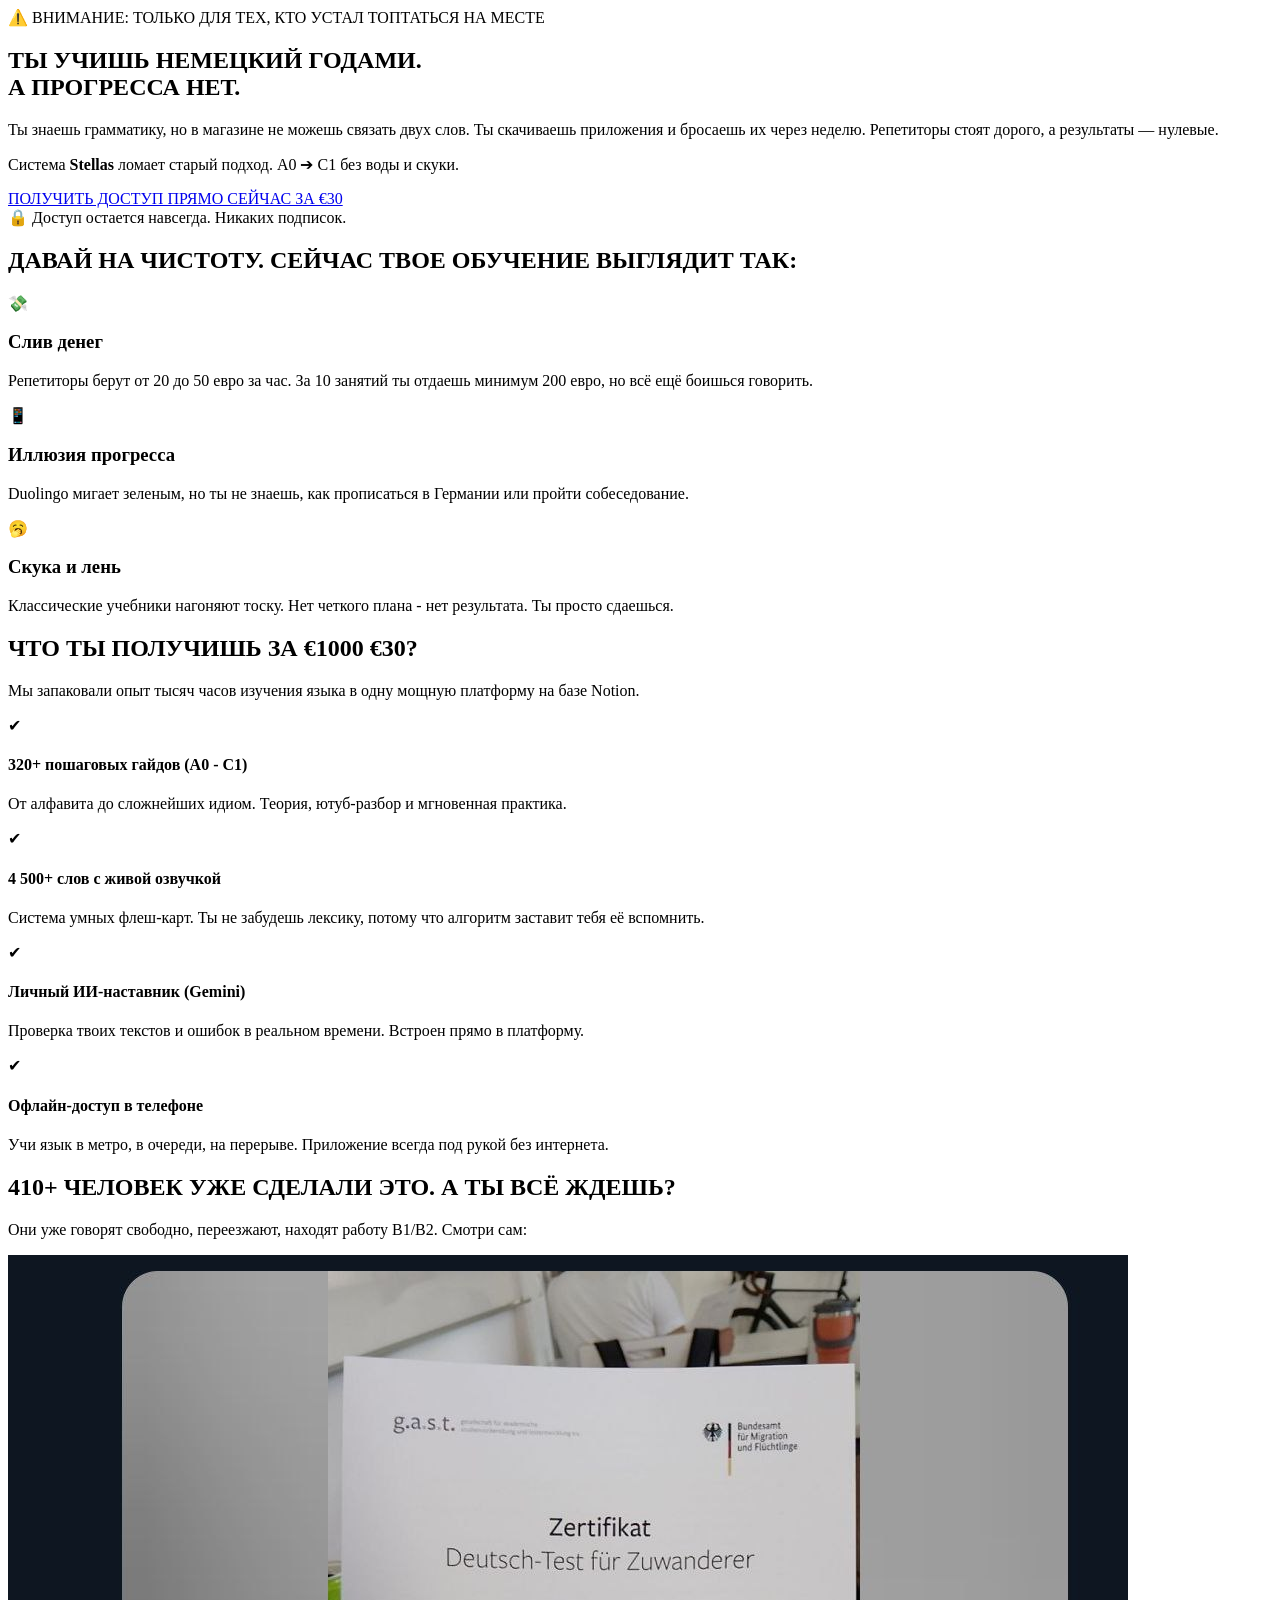
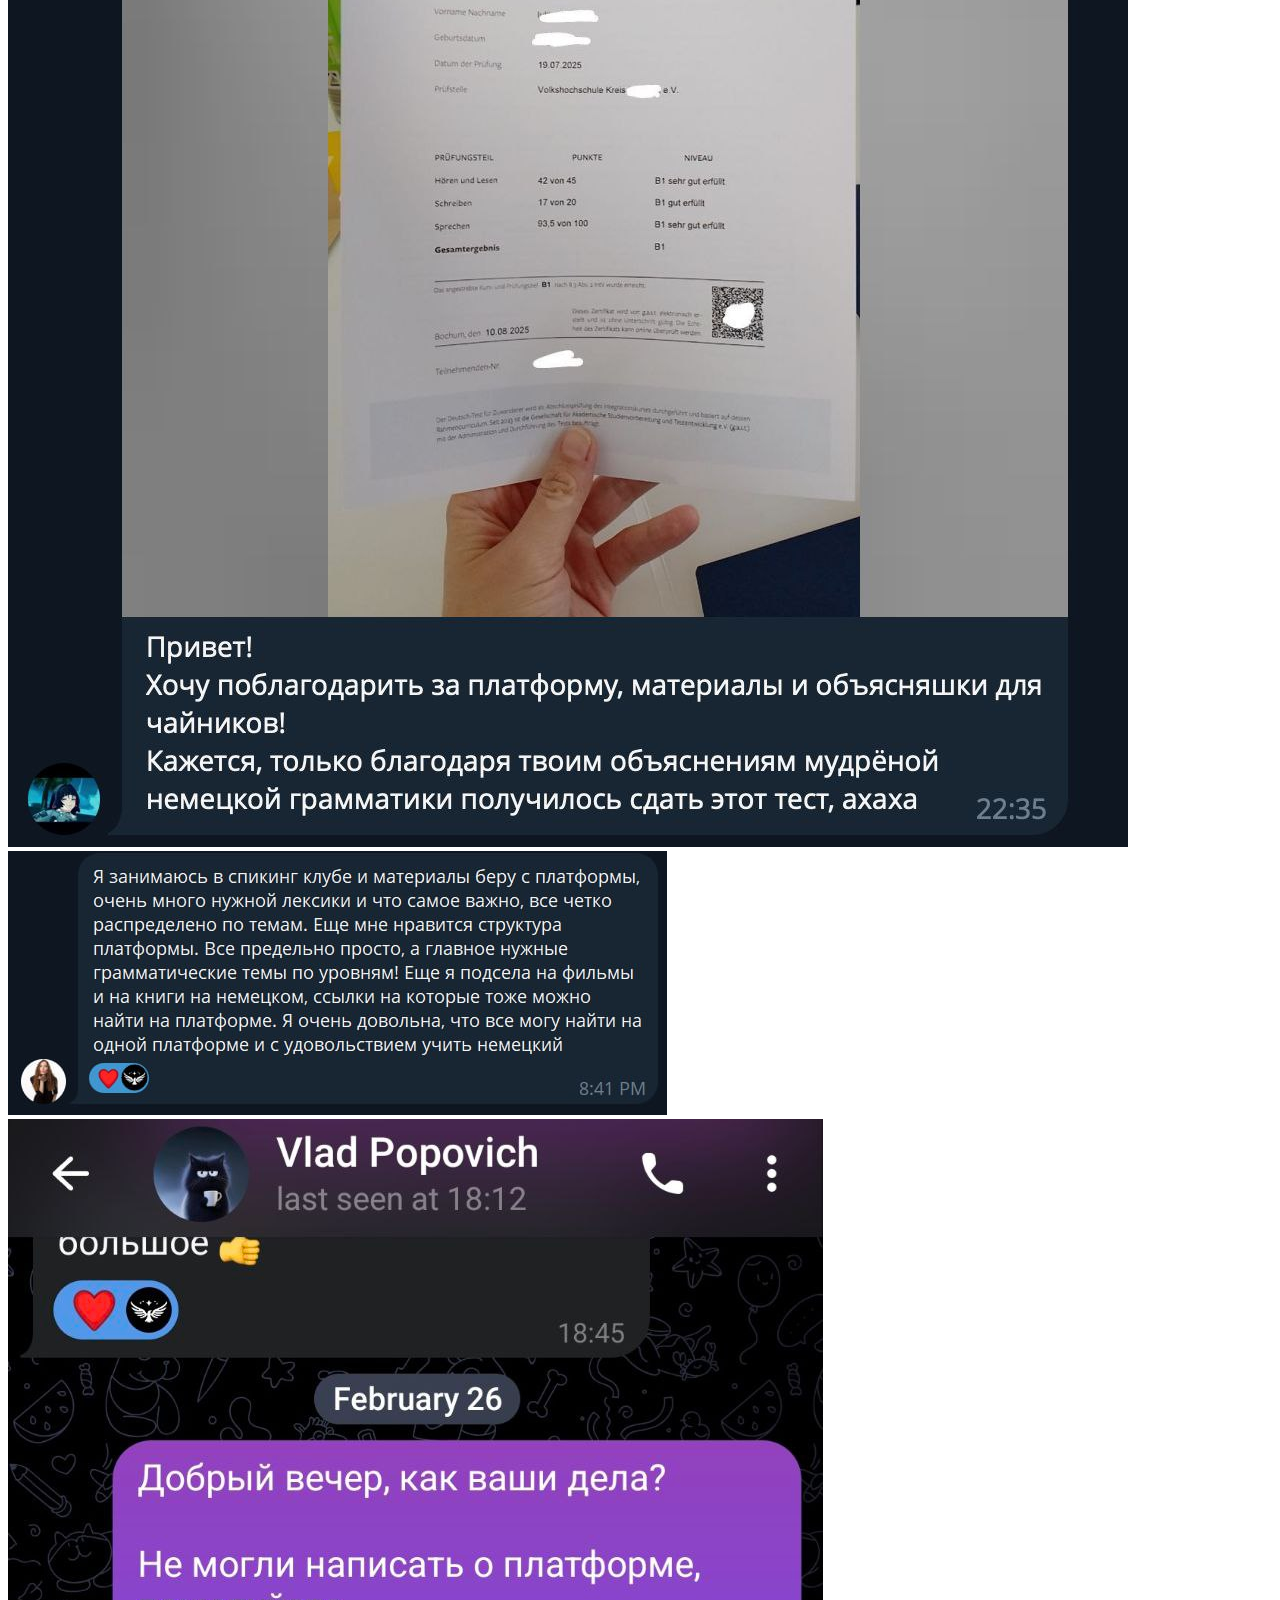
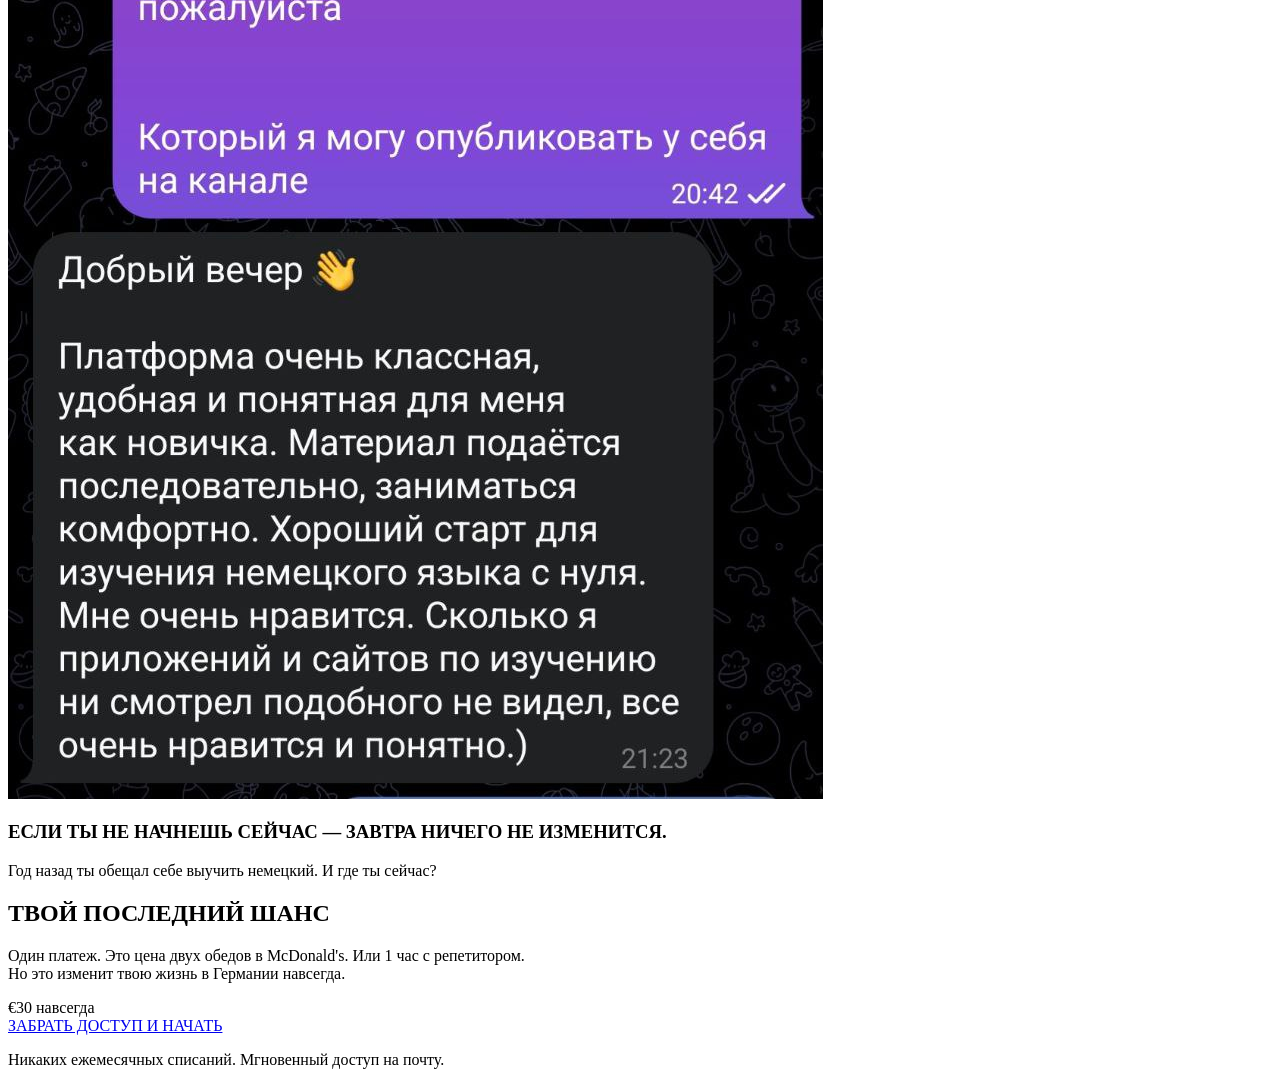
==== promo.html @ c5b11072 "Update promo.html" ====
<!DOCTYPE html>
<html lang="ru">
<head>
  <meta charset="UTF-8" />
  <meta name="viewport" content="width=device-width, initial-scale=1.0" />
  <title>Хватит учить немецкий годами. Начни говорить.</title>
  <link rel="preconnect" href="https://fonts.googleapis.com" />
  <link rel="preconnect" href="https://fonts.gstatic.com" crossorigin />
  <link href="https://fonts.googleapis.com/css2?family=Oswald:wght@500;700&family=Roboto:wght@400;500;700;900&display=swap" rel="stylesheet" />
  <link rel="stylesheet" href="promo.css" />
</head>
<body>

  <!-- HERO SECTION -->
  <section class="hero">
    <div class="container">
      <div class="urgent-badge">⚠️ ВНИМАНИЕ: ТОЛЬКО ДЛЯ ТЕХ, КТО УСТАЛ ТОПТАТЬСЯ НА МЕСТЕ</div>
      <h1>ТЫ УЧИШЬ НЕМЕЦКИЙ ГОДАМИ.<br><span class="text-red">А ПРОГРЕССА НЕТ.</span></h1>
      <p class="subtitle">Ты знаешь грамматику, но в магазине не можешь связать двух слов. Ты скачиваешь приложения и бросаешь их через неделю. Репетиторы стоят дорого, а результаты — нулевые.</p>
      
      <div class="cta-box">
        <p>Система <strong>Stellas</strong> ломает старый подход. A0 ➔ C1 без воды и скуки.</p>
        <a href="https://app.lava.top/801303618?tabId=products&sort=published" class="btn-pulse" target="_blank">ПОЛУЧИТЬ ДОСТУП ПРЯМО СЕЙЧАС ЗА €30</a>
        <div class="guarantee">🔒 Доступ остается навсегда. Никаких подписок.</div>
      </div>
    </div>
  </section>

  <!-- PAIN POINT SECTION -->
  <section class="pain">
    <div class="container">
      <h2>ДАВАЙ НА ЧИСТОТУ. СЕЙЧАС ТВОЕ ОБУЧЕНИЕ ВЫГЛЯДИТ ТАК:</h2>
      <div class="pain-grid">
        <div class="pain-card">
          <div class="pain-icon">💸</div>
          <h3>Слив денег</h3>
          <p>Репетиторы берут от 20 до 50 евро за час. За 10 занятий ты отдаешь минимум 200 евро, но всё ещё боишься говорить.</p>
        </div>
        <div class="pain-card">
          <div class="pain-icon">📱</div>
          <h3>Иллюзия прогресса</h3>
          <p>Duolingo мигает зеленым, но ты не знаешь, как прописаться в Германии или пройти собеседование.</p>
        </div>
        <div class="pain-card">
          <div class="pain-icon">🥱</div>
          <h3>Скука и лень</h3>
          <p>Классические учебники нагоняют тоску. Нет четкого плана - нет результата. Ты просто сдаешься.</p>
        </div>
      </div>
    </div>
  </section>

  <!-- THE SOLUTION : WHAT YOU GET -->
  <section class="solution">
    <div class="container">
      <h2>ЧТО ТЫ ПОЛУЧИШЬ ЗА <span class="strike">€1000</span> <span class="text-yellow">€30?</span></h2>
      <p class="section-desc">Мы запаковали опыт тысяч часов изучения языка в одну мощную платформу на базе Notion.</p>
      
      <div class="features-list">
        <div class="feature-item">
          <div class="check">✔</div>
          <div>
            <h4>320+ пошаговых гайдов (A0 - C1)</h4>
            <p>От алфавита до сложнейших идиом. Теория, ютуб-разбор и мгновенная практика.</p>
          </div>
        </div>
        <div class="feature-item">
          <div class="check">✔</div>
          <div>
            <h4>4 500+ слов с живой озвучкой</h4>
            <p>Система умных флеш-карт. Ты не забудешь лексику, потому что алгоритм заставит тебя её вспомнить.</p>
          </div>
        </div>
        <div class="feature-item">
          <div class="check">✔</div>
          <div>
            <h4>Личный ИИ-наставник (Gemini)</h4>
            <p>Проверка твоих текстов и ошибок в реальном времени. Встроен прямо в платформу.</p>
          </div>
        </div>
        <div class="feature-item">
          <div class="check">✔</div>
          <div>
            <h4>Офлайн-доступ в телефоне</h4>
            <p>Учи язык в метро, в очереди, на перерыве. Приложение всегда под рукой без интернета.</p>
          </div>
        </div>
      </div>
    </div>
  </section>

  <!-- FEAR OF MISSING OUT (SOCIAL PROOF) -->
  <section class="proof">
    <div class="container">
      <h2>410+ ЧЕЛОВЕК УЖЕ СДЕЛАЛИ ЭТО. А ТЫ ВСЁ ЖДЕШЬ?</h2>
      <p class="proof-sub">Они уже говорят свободно, переезжают, находят работу B1/B2. Смотри сам:</p>
      
      <div class="proof-scroller">
        <img src="reviews/photo_2025-08-21_14-51-36.jpg" alt="Сертификат B1" />
        <img src="reviews/photo_2025-03-27_22-00-14.jpg" alt="Отзыв" />
        <img src="reviews/photo_2026-03-03_19-51-55.jpg" alt="Отзыв" />
      </div>
      
      <div class="warning-box">
        <h3>ЕСЛИ ТЫ НЕ НАЧНЕШЬ СЕЙЧАС — ЗАВТРА НИЧЕГО НЕ ИЗМЕНИТСЯ.</h3>
        <p>Год назад ты обещал себе выучить немецкий. И где ты сейчас?</p>
      </div>
    </div>
  </section>

  <!-- FINAL CTA -->
  <section class="bottom-cta">
    <div class="container">
      <h2>ТВОЙ ПОСЛЕДНИЙ ШАНС</h2>
      <p>Один платеж. Это цена двух обедов в McDonald's. Или 1 час с репетитором.<br>Но это изменит твою жизнь в Германии навсегда.</p>
      
      <div class="price-huge">€30 <span>навсегда</span></div>
      
      <a href="https://app.lava.top/801303618?tabId=products&sort=published" class="btn-pulse" target="_blank">ЗАБРАТЬ ДОСТУП И НАЧАТЬ</a>
      <p class="money-back">Никаких ежемесячных списаний. Мгновенный доступ на почту.</p>
    </div>
  </section>

</body>
</html>
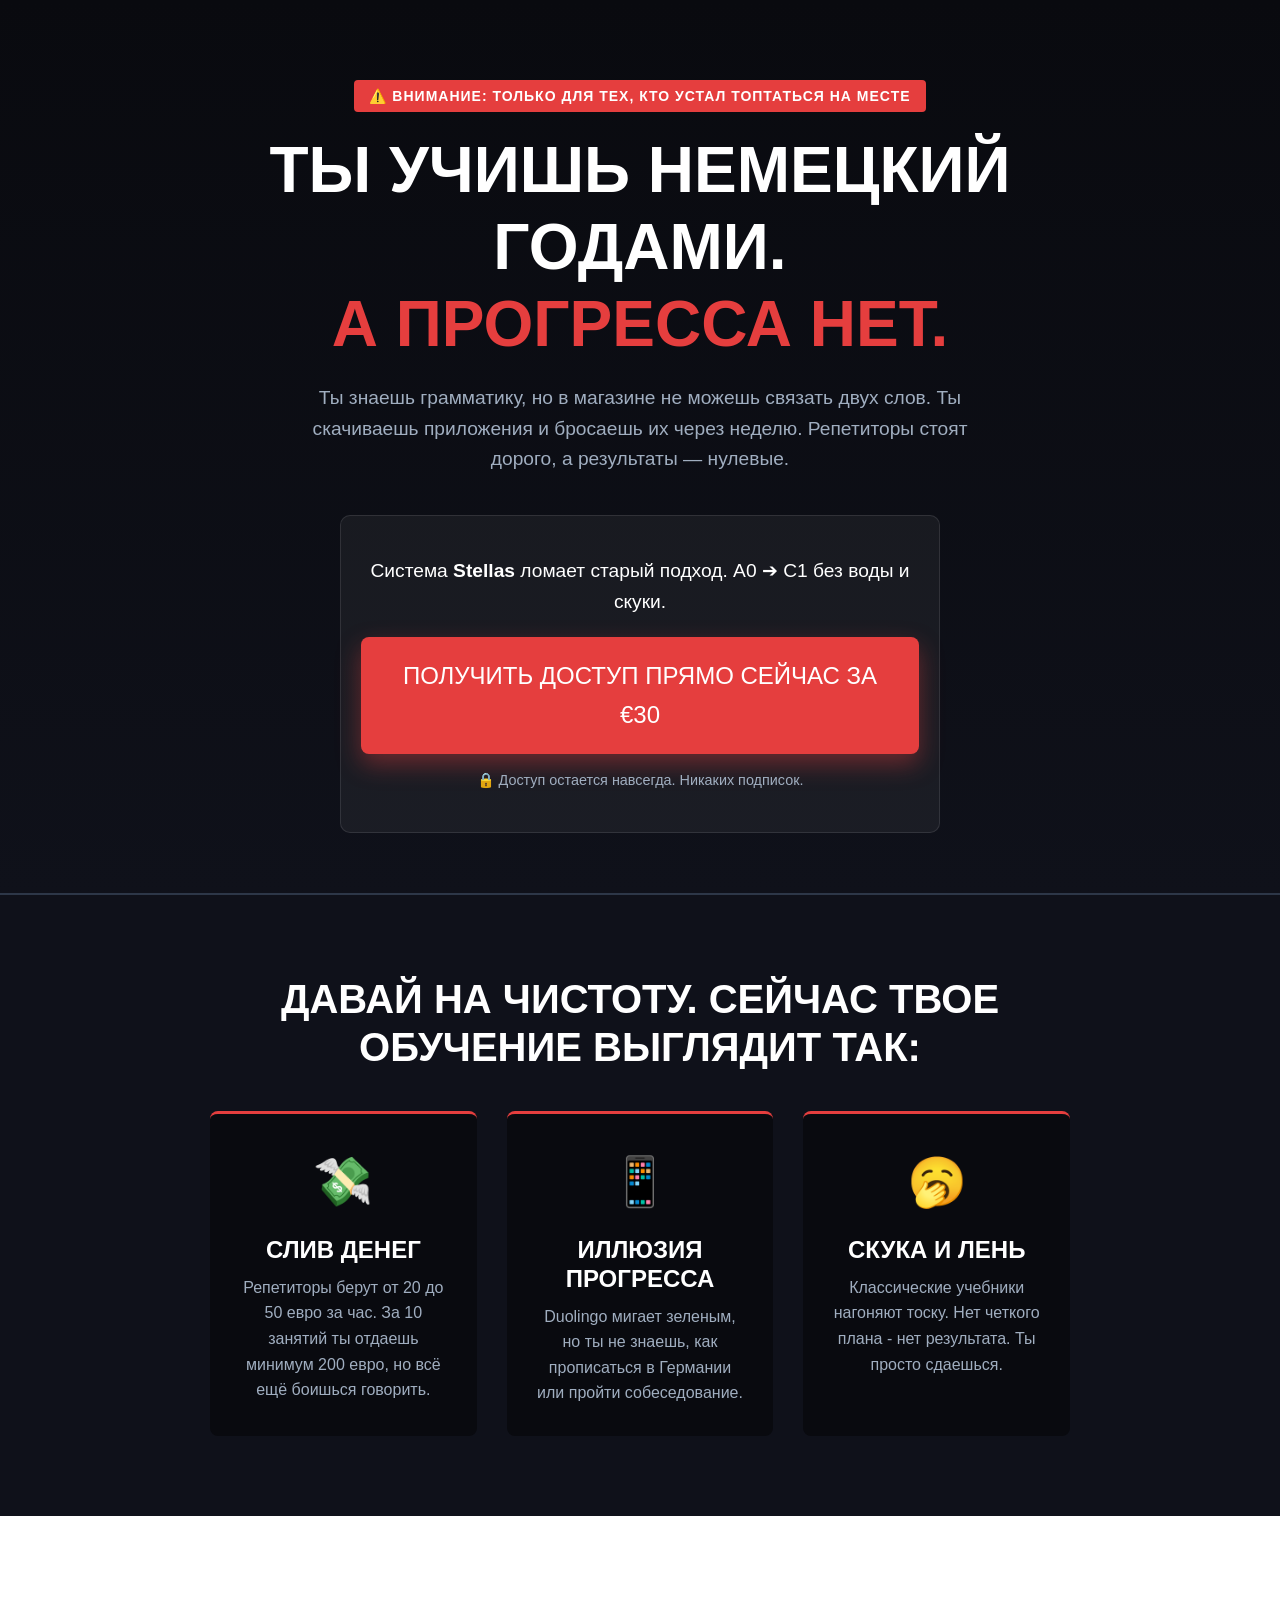
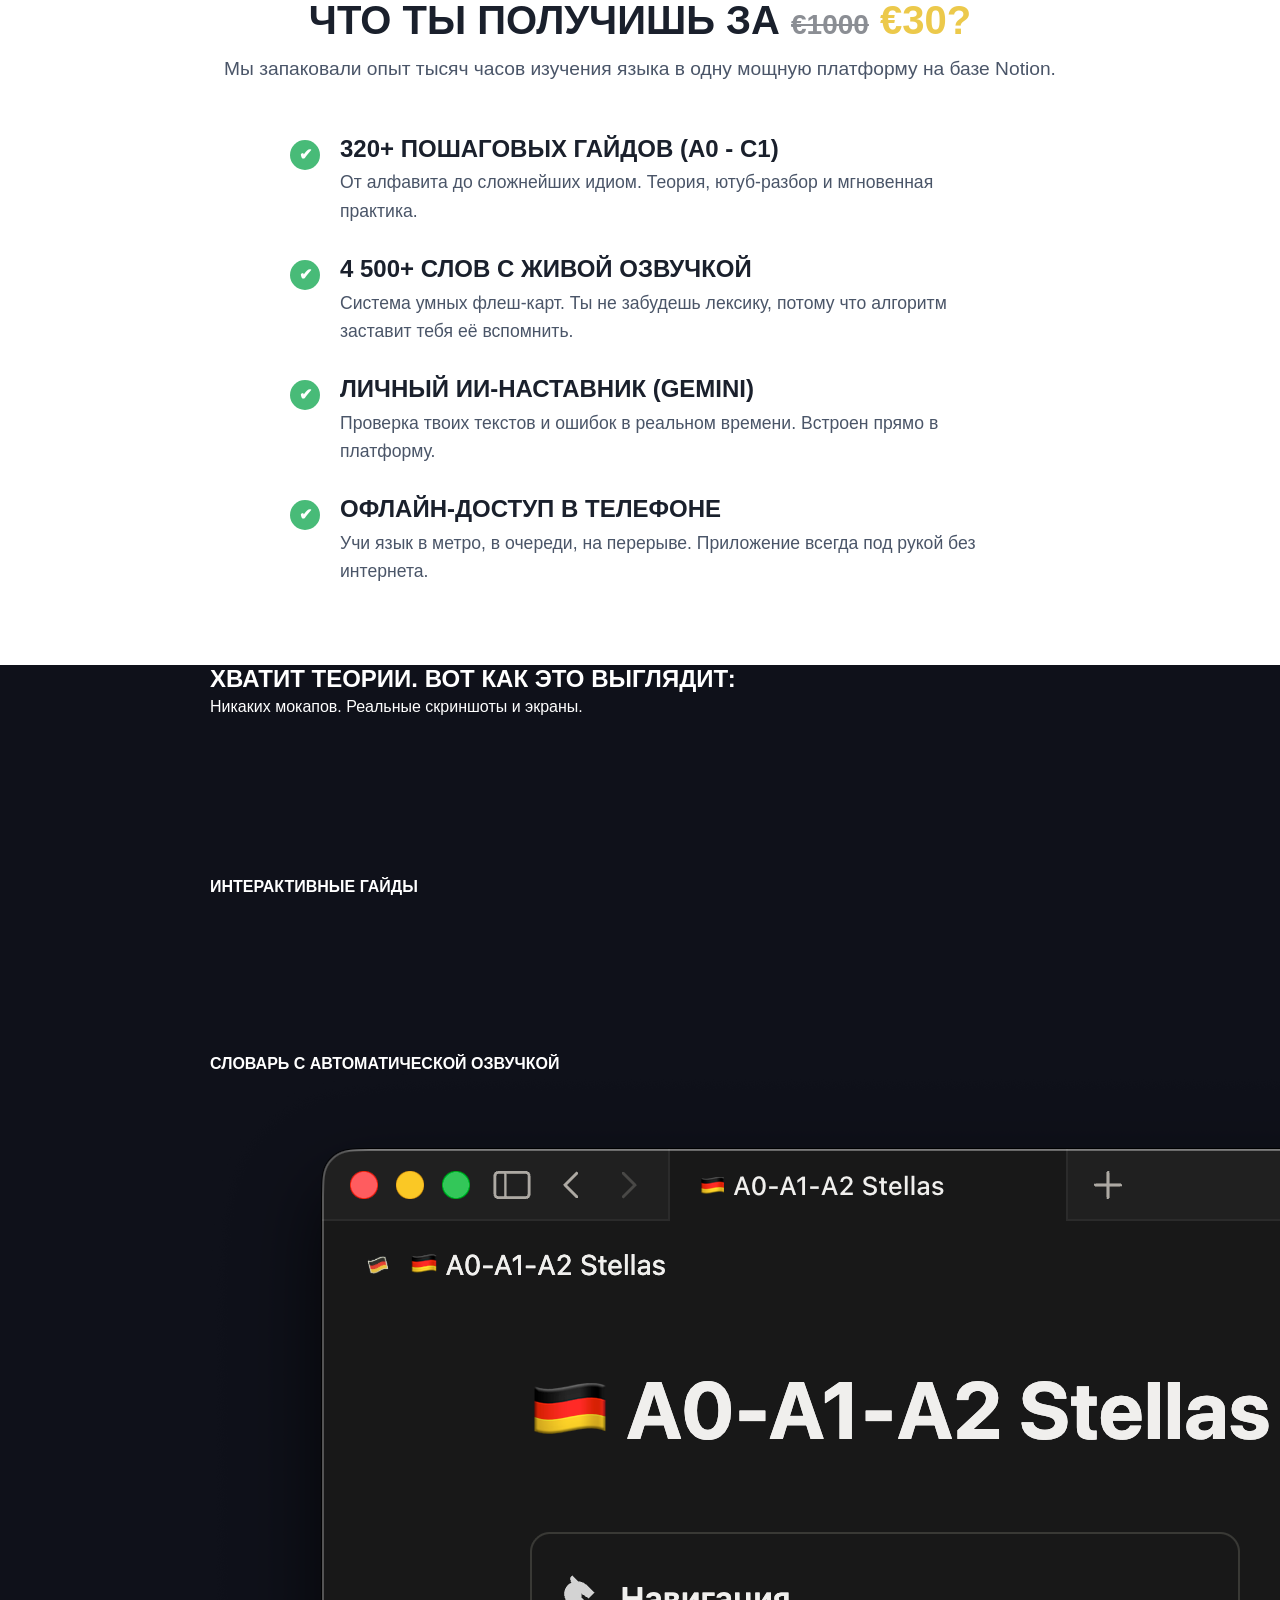
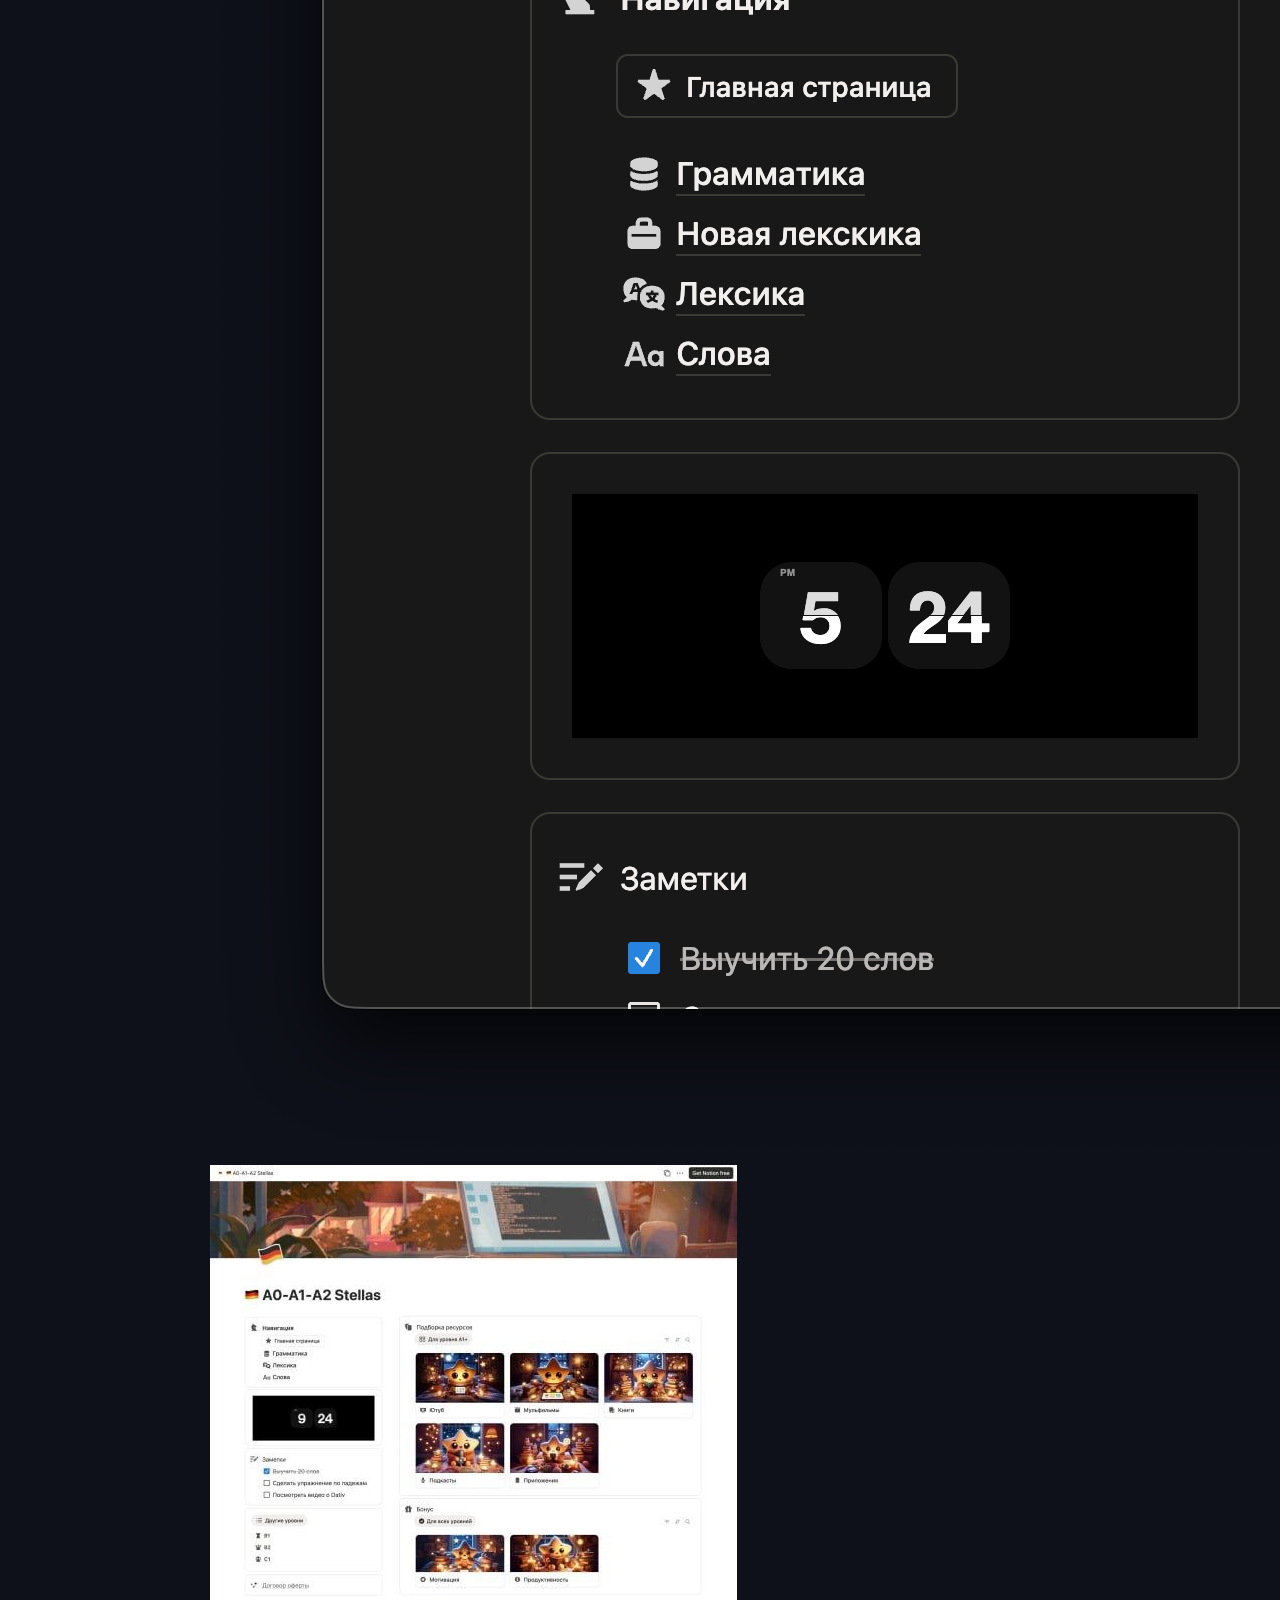
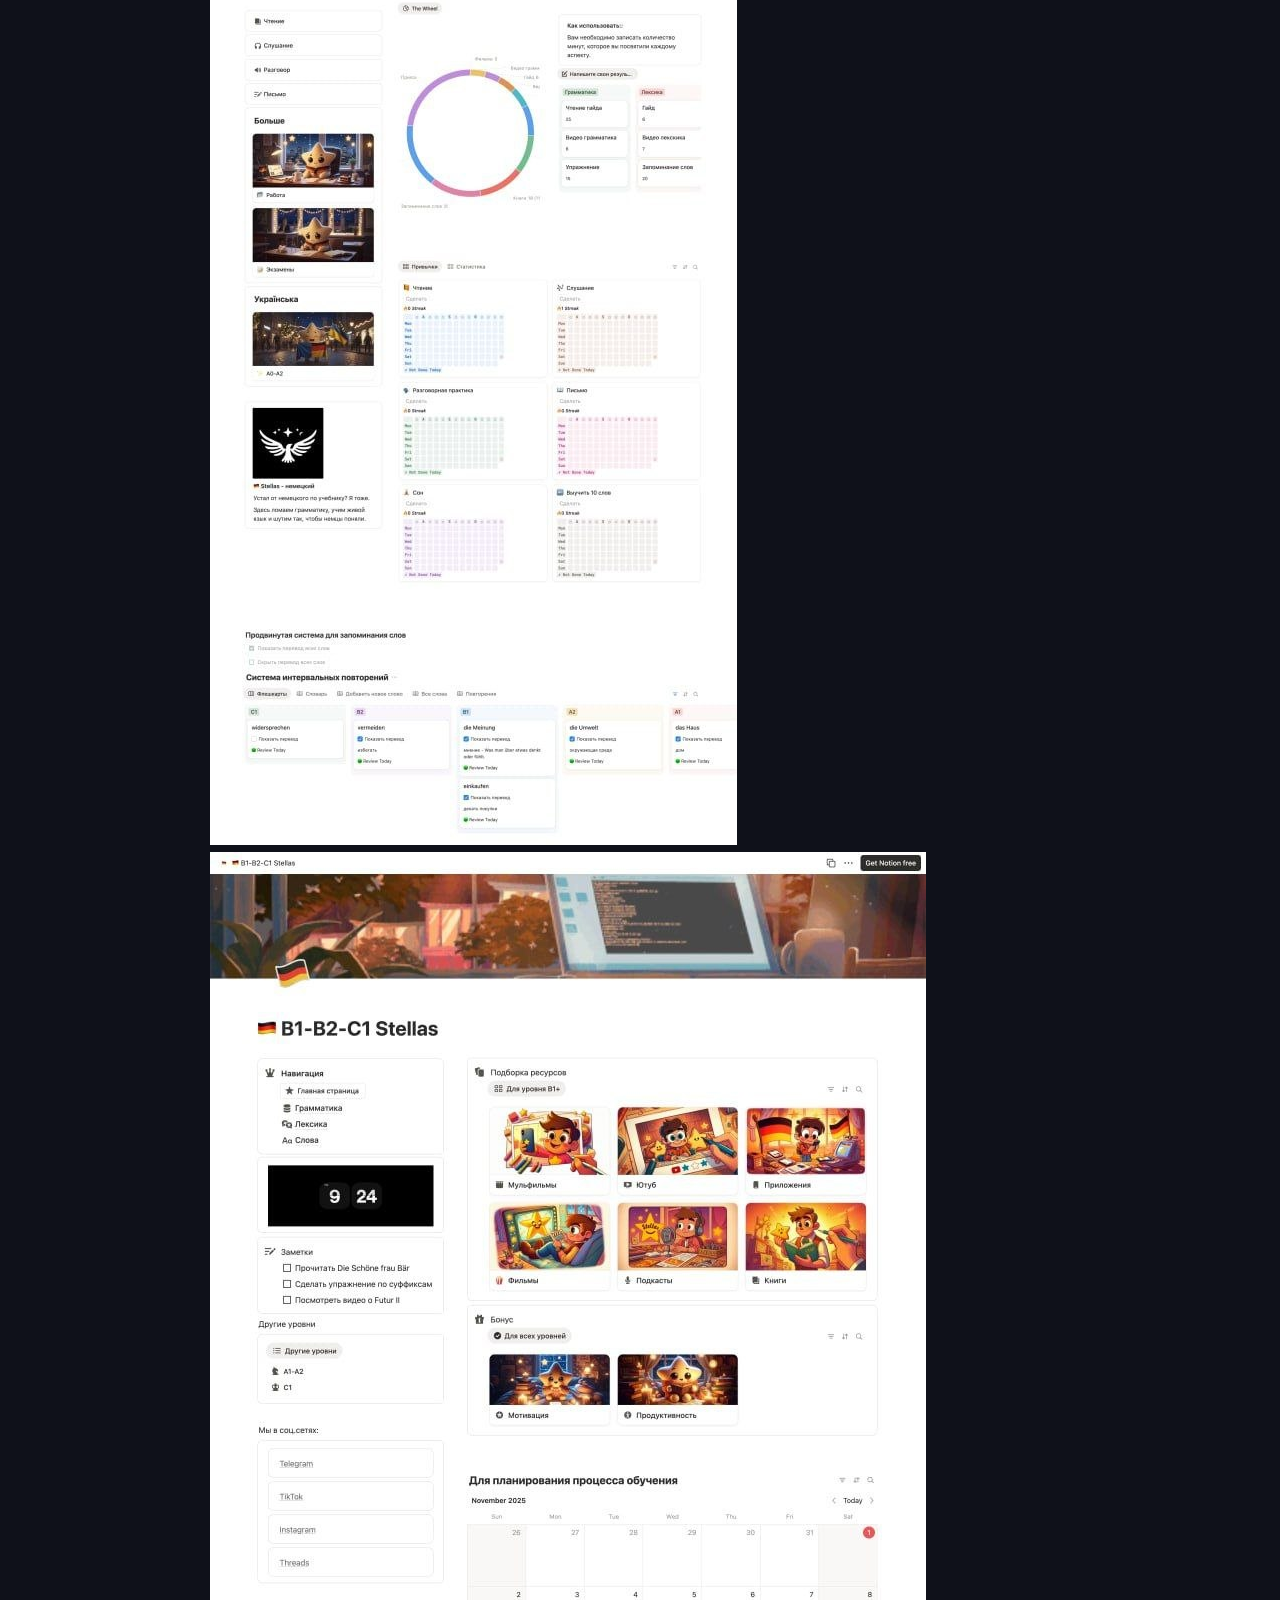
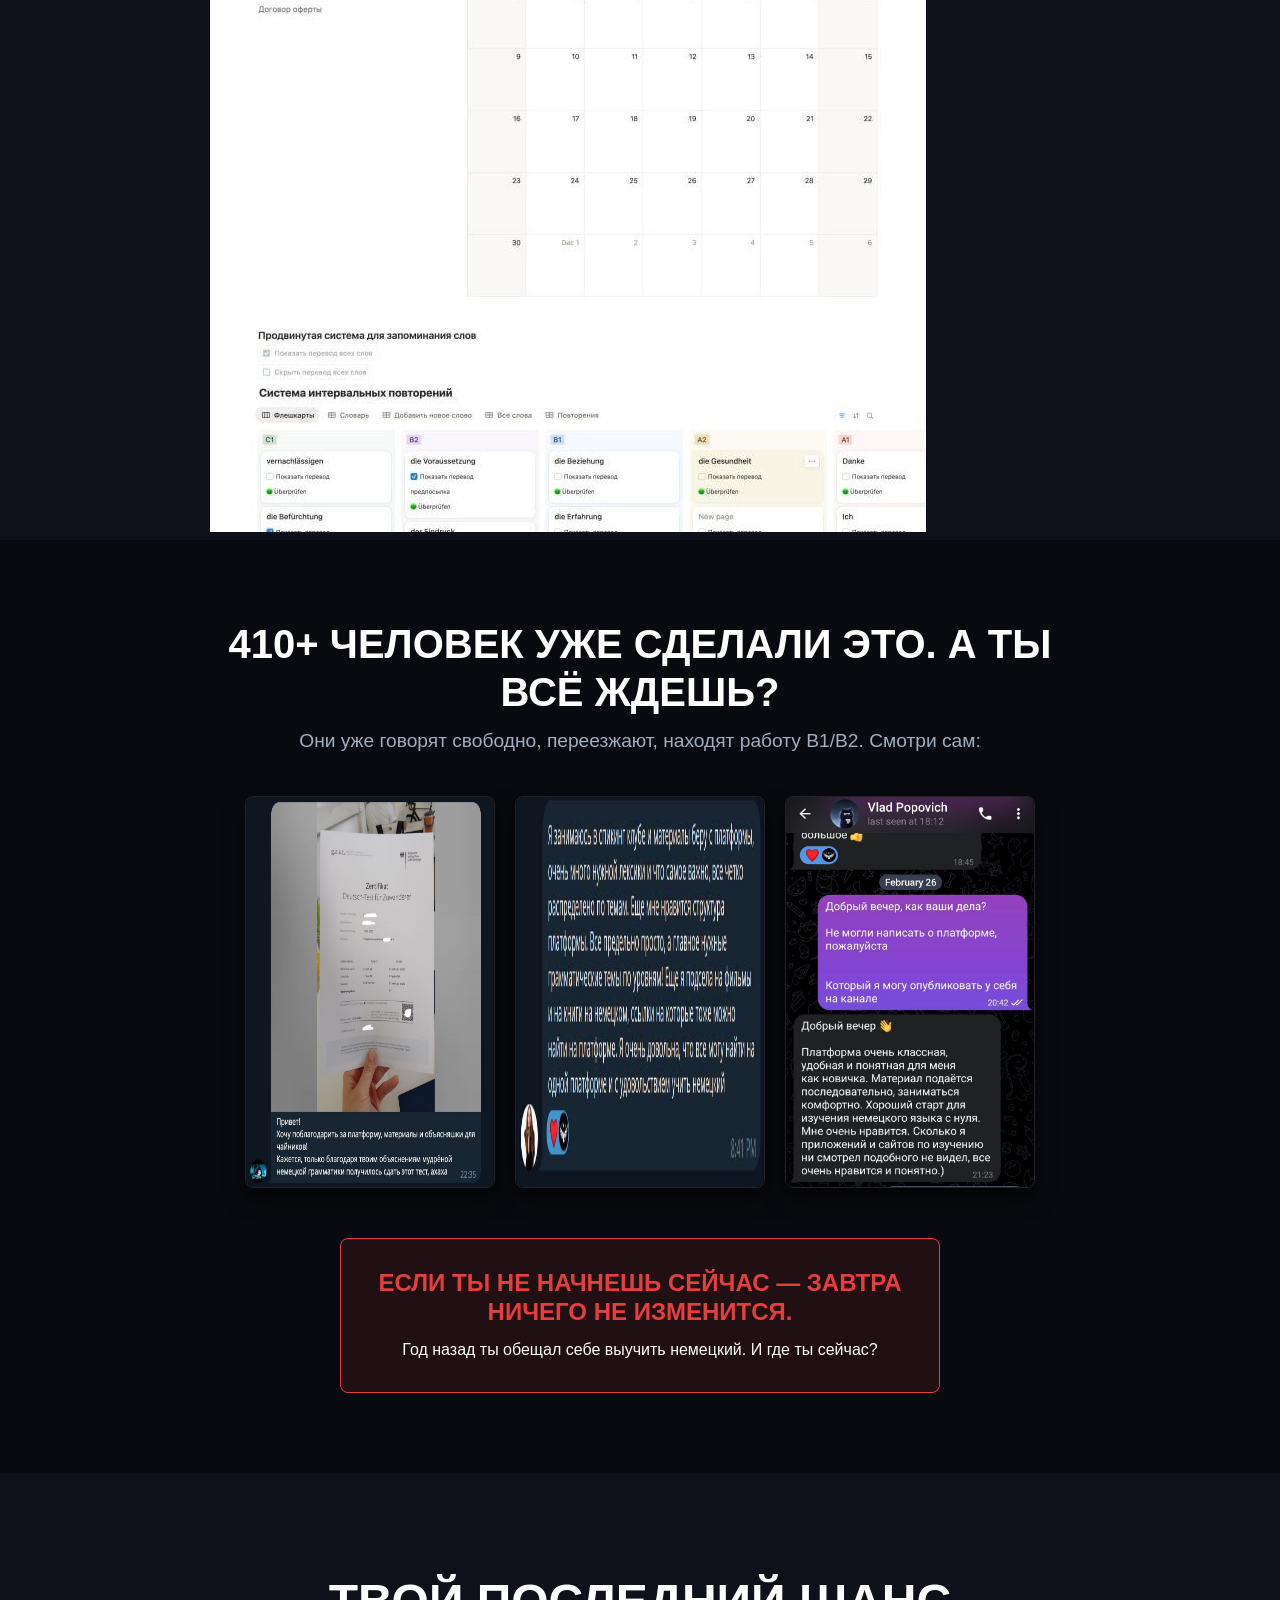
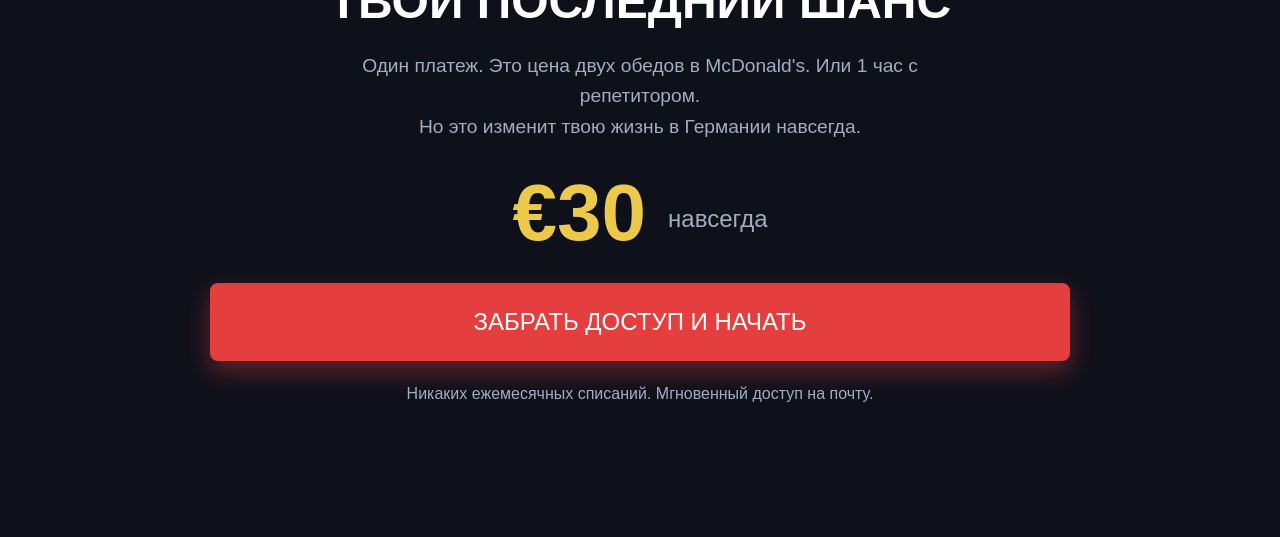
==== commit 9382b277: "Update promo.html" ====
--- a/promo.html
+++ b/promo.html
@@ -89,6 +89,35 @@
     </div>
   </section>
 
+  <!-- SHOWCASE: PHOTOS & VIDEOS -->
+  <section class="showcase">
+    <div class="container">
+      <h2>ХВАТИТ ТЕОРИИ. ВОТ КАК ЭТО ВЫГЛЯДИТ:</h2>
+      <p class="showcase-desc">Никаких мокапов. Реальные скриншоты и экраны.</p>
+
+      <div class="showcase-grid">
+        <div class="showcase-item">
+          <video autoplay muted loop playsinline>
+            <source src="Screen Recording 2026-04-24 at 21.16.39.mov" type="video/mp4" />
+          </video>
+          <h4>Интерактивные гайды</h4>
+        </div>
+        <div class="showcase-item">
+          <video autoplay muted loop playsinline>
+            <source src="Screen Recording 2026-04-24 at 21.17.25.mov" type="video/mp4" />
+          </video>
+          <h4>Словарь с автоматической озвучкой</h4>
+        </div>
+      </div>
+
+      <div class="showcase-masonry">
+        <img src="платформа/Screenshot 2026-04-18 at 17.24.34.png" alt="Структура платформы" />
+        <img src="платформа/photo_2026-04-23_18-46-44 (2).jpg" alt="Упражнения внутри" />
+        <img src="платформа/photo_2026-04-23_18-46-44.jpg" alt="Теория" />
+      </div>
+    </div>
+  </section>
+
   <!-- FEAR OF MISSING OUT (SOCIAL PROOF) -->
   <section class="proof">
     <div class="container">
--- a/promo.css
+++ b/promo.css
@@ -0,0 +1,310 @@
+:root {
+  --red: #e53e3E;
+  --red-hover: #c53030;
+  --yellow: #ecc94b;
+  --dark: #0f111a;
+  --darker: #090a0f;
+  --text: #ffffff;
+  --text-muted: #a0aec0;
+}
+
+* {
+  box-sizing: border-box;
+  margin: 0;
+  padding: 0;
+}
+
+body {
+  font-family: 'Roboto', sans-serif;
+  background-color: var(--dark);
+  color: var(--text);
+  line-height: 1.6;
+}
+
+h1, h2, h3, h4 {
+  font-family: 'Oswald', sans-serif;
+  text-transform: uppercase;
+  line-height: 1.2;
+}
+
+.container {
+  max-width: 900px;
+  margin: 0 auto;
+  padding: 0 20px;
+}
+
+.text-red { color: var(--red); }
+.text-yellow { color: var(--yellow); }
+.strike { text-decoration: line-through; opacity: 0.5; font-size: 0.7em; }
+
+/* HERO */
+.hero {
+  text-align: center;
+  padding: 80px 0 60px;
+  background: linear-gradient(180deg, var(--darker) 0%, var(--dark) 100%);
+  border-bottom: 2px solid #2d3748;
+}
+
+.urgent-badge {
+  display: inline-block;
+  background: var(--red);
+  color: white;
+  padding: 5px 15px;
+  font-weight: 700;
+  font-size: 14px;
+  letter-spacing: 1px;
+  border-radius: 4px;
+  margin-bottom: 20px;
+}
+
+.hero h1 {
+  font-size: 4rem;
+  margin-bottom: 20px;
+}
+
+.hero .subtitle {
+  font-size: 1.2rem;
+  color: var(--text-muted);
+  max-width: 700px;
+  margin: 0 auto 40px;
+}
+
+.cta-box {
+  background: rgba(255,255,255,0.05);
+  border: 1px solid rgba(255,255,255,0.1);
+  border-radius: 10px;
+  padding: 40px 20px;
+  max-width: 600px;
+  margin: 0 auto;
+}
+
+.cta-box p {
+  font-size: 1.2rem;
+  margin-bottom: 20px;
+}
+
+/* BUTTONS */
+.btn-pulse {
+  display: inline-block;
+  width: 100%;
+  background: var(--red);
+  color: white;
+  text-decoration: none;
+  font-family: 'Oswald', sans-serif;
+  font-size: 1.5rem;
+  padding: 20px 30px;
+  border-radius: 8px;
+  transition: all 0.2s;
+  animation: pulse 2s infinite;
+  box-shadow: 0 10px 25px rgba(229, 62, 62, 0.4);
+}
+
+.btn-pulse:hover {
+  background: var(--red-hover);
+  transform: translateY(-2px);
+  box-shadow: 0 15px 30px rgba(229, 62, 62, 0.6);
+}
+
+@keyframes pulse {
+  0% { transform: scale(1); box-shadow: 0 0 0 0 rgba(229, 62, 62, 0.7); }
+  50% { transform: scale(1.02); box-shadow: 0 0 0 15px rgba(229, 62, 62, 0); }
+  100% { transform: scale(1); box-shadow: 0 0 0 0 rgba(229, 62, 62, 0); }
+}
+
+.guarantee {
+  margin-top: 15px;
+  font-size: 0.9rem;
+  color: var(--text-muted);
+}
+
+/* PAIN */
+.pain {
+  padding: 80px 0;
+  text-align: center;
+}
+
+.pain h2 {
+  font-size: 2.5rem;
+  margin-bottom: 40px;
+}
+
+.pain-grid {
+  display: grid;
+  grid-template-columns: repeat(auto-fit, minmax(250px, 1fr));
+  gap: 30px;
+}
+
+.pain-card {
+  background: var(--darker);
+  padding: 30px;
+  border-radius: 8px;
+  border-top: 3px solid var(--red);
+}
+
+.pain-icon {
+  font-size: 3rem;
+  margin-bottom: 15px;
+}
+
+.pain-card h3 {
+  font-size: 1.5rem;
+  margin-bottom: 10px;
+}
+
+.pain-card p {
+  color: var(--text-muted);
+}
+
+/* SOLUTION */
+.solution {
+  background: #fff;
+  color: #1a202c;
+  padding: 80px 0;
+}
+
+.solution h2 {
+  text-align: center;
+  font-size: 2.5rem;
+  margin-bottom: 10px;
+  color: #1a202c;
+}
+
+.solution .section-desc {
+  text-align: center;
+  font-size: 1.2rem;
+  color: #4a5568;
+  margin-bottom: 50px;
+}
+
+.features-list {
+  display: flex;
+  flex-direction: column;
+  gap: 30px;
+  max-width: 700px;
+  margin: 0 auto;
+}
+
+.feature-item {
+  display: flex;
+  gap: 20px;
+  align-items: flex-start;
+}
+
+.check {
+  background: #48bb78;
+  color: white;
+  width: 30px;
+  height: 30px;
+  border-radius: 50%;
+  display: flex;
+  align-items: center;
+  justify-content: center;
+  font-weight: bold;
+  flex-shrink: 0;
+  margin-top: 5px;
+}
+
+.feature-item h4 {
+  font-size: 1.5rem;
+  margin-bottom: 5px;
+}
+
+.feature-item p {
+  color: #4a5568;
+  font-size: 1.1rem;
+}
+
+/* PROOF */
+.proof {
+  padding: 80px 0;
+  text-align: center;
+  background: var(--darker);
+}
+
+.proof h2 {
+  font-size: 2.5rem;
+  margin-bottom: 10px;
+}
+
+.proof-sub {
+  font-size: 1.2rem;
+  color: var(--text-muted);
+  margin-bottom: 40px;
+}
+
+.proof-scroller {
+  display: flex;
+  gap: 20px;
+  justify-content: center;
+  flex-wrap: wrap;
+  margin-bottom: 50px;
+}
+
+.proof-scroller img {
+  width: 250px;
+  border-radius: 8px;
+  border: 1px solid rgba(255,255,255,0.1);
+  box-shadow: 0 10px 20px rgba(0,0,0,0.5);
+}
+
+.warning-box {
+  background: rgba(229, 62, 62, 0.1);
+  border: 1px solid var(--red);
+  padding: 30px;
+  border-radius: 8px;
+  max-width: 600px;
+  margin: 0 auto;
+}
+
+.warning-box h3 {
+  color: var(--red);
+  font-size: 1.5rem;
+  margin-bottom: 10px;
+}
+
+/* FINAL CTA */
+.bottom-cta {
+  padding: 100px 0;
+  text-align: center;
+  background: var(--dark);
+}
+
+.bottom-cta h2 {
+  font-size: 3rem;
+  margin-bottom: 20px;
+}
+
+.bottom-cta p {
+  font-size: 1.2rem;
+  color: var(--text-muted);
+  max-width: 600px;
+  margin: 0 auto 30px;
+}
+
+.price-huge {
+  font-size: 5rem;
+  font-family: 'Oswald', sans-serif;
+  color: var(--yellow);
+  font-weight: 700;
+  margin-bottom: 30px;
+  line-height: 1;
+}
+
+.price-huge span {
+  font-size: 1.5rem;
+  font-family: 'Roboto', sans-serif;
+  color: var(--text-muted);
+  font-weight: 400;
+  vertical-align: middle;
+}
+
+.money-back {
+  margin-top: 20px !important;
+  font-size: 1rem !important;
+}
+
+@media (max-width: 768px) {
+  .hero h1 { font-size: 2.5rem; }
+  .price-huge { font-size: 4rem; }
+  .btn-pulse { font-size: 1.2rem; }
+}
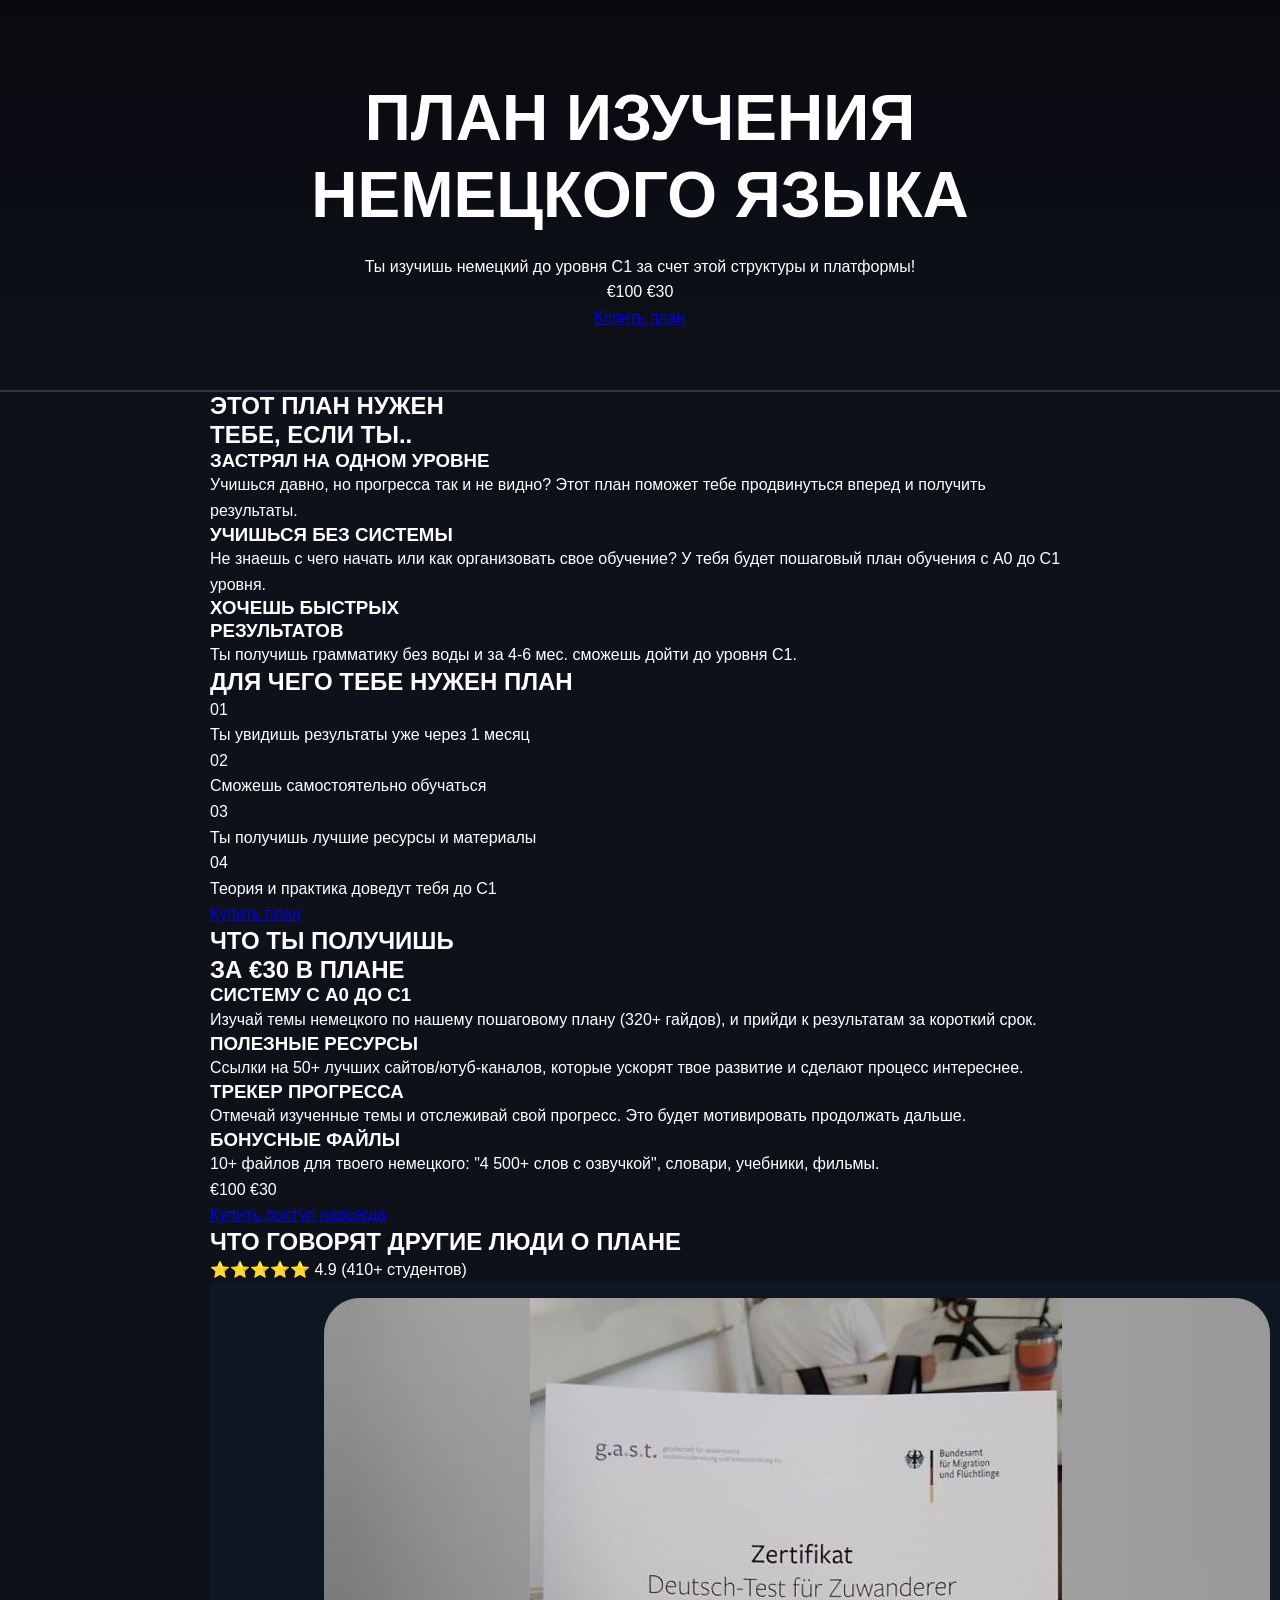
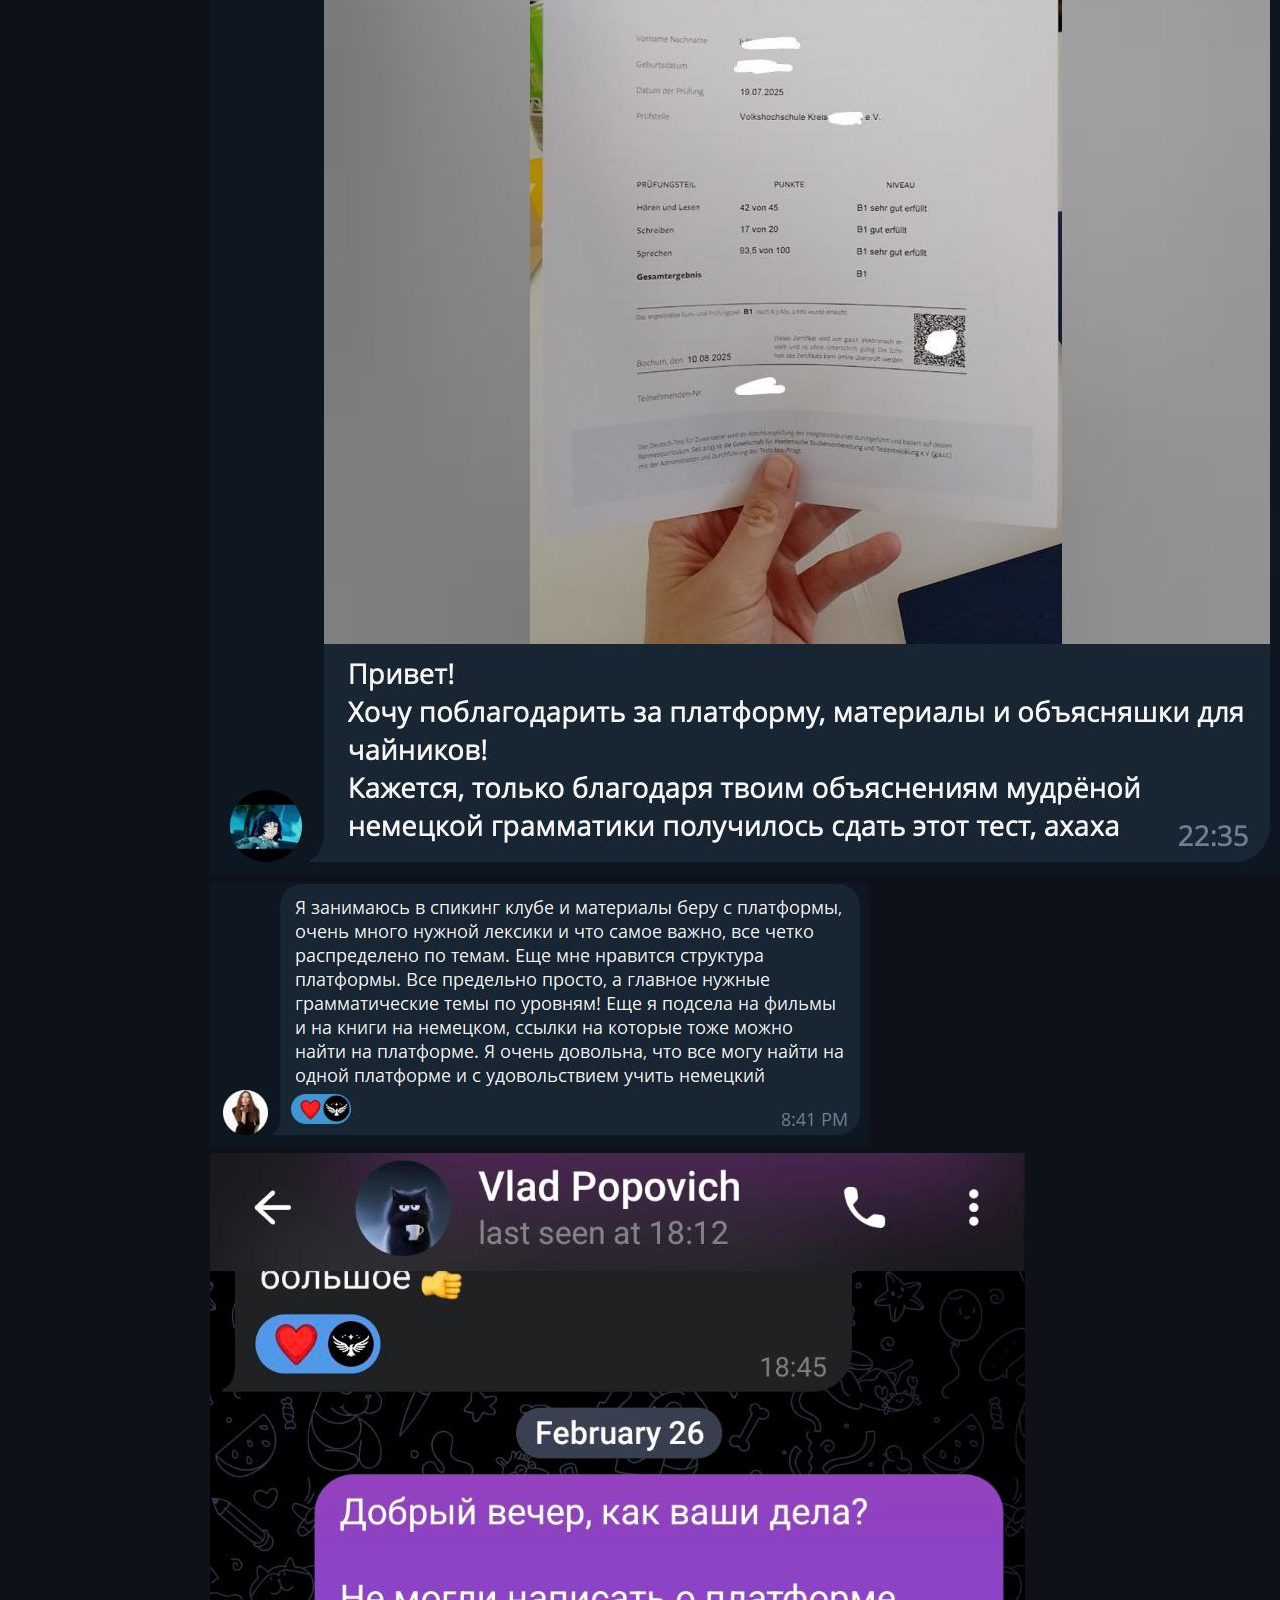
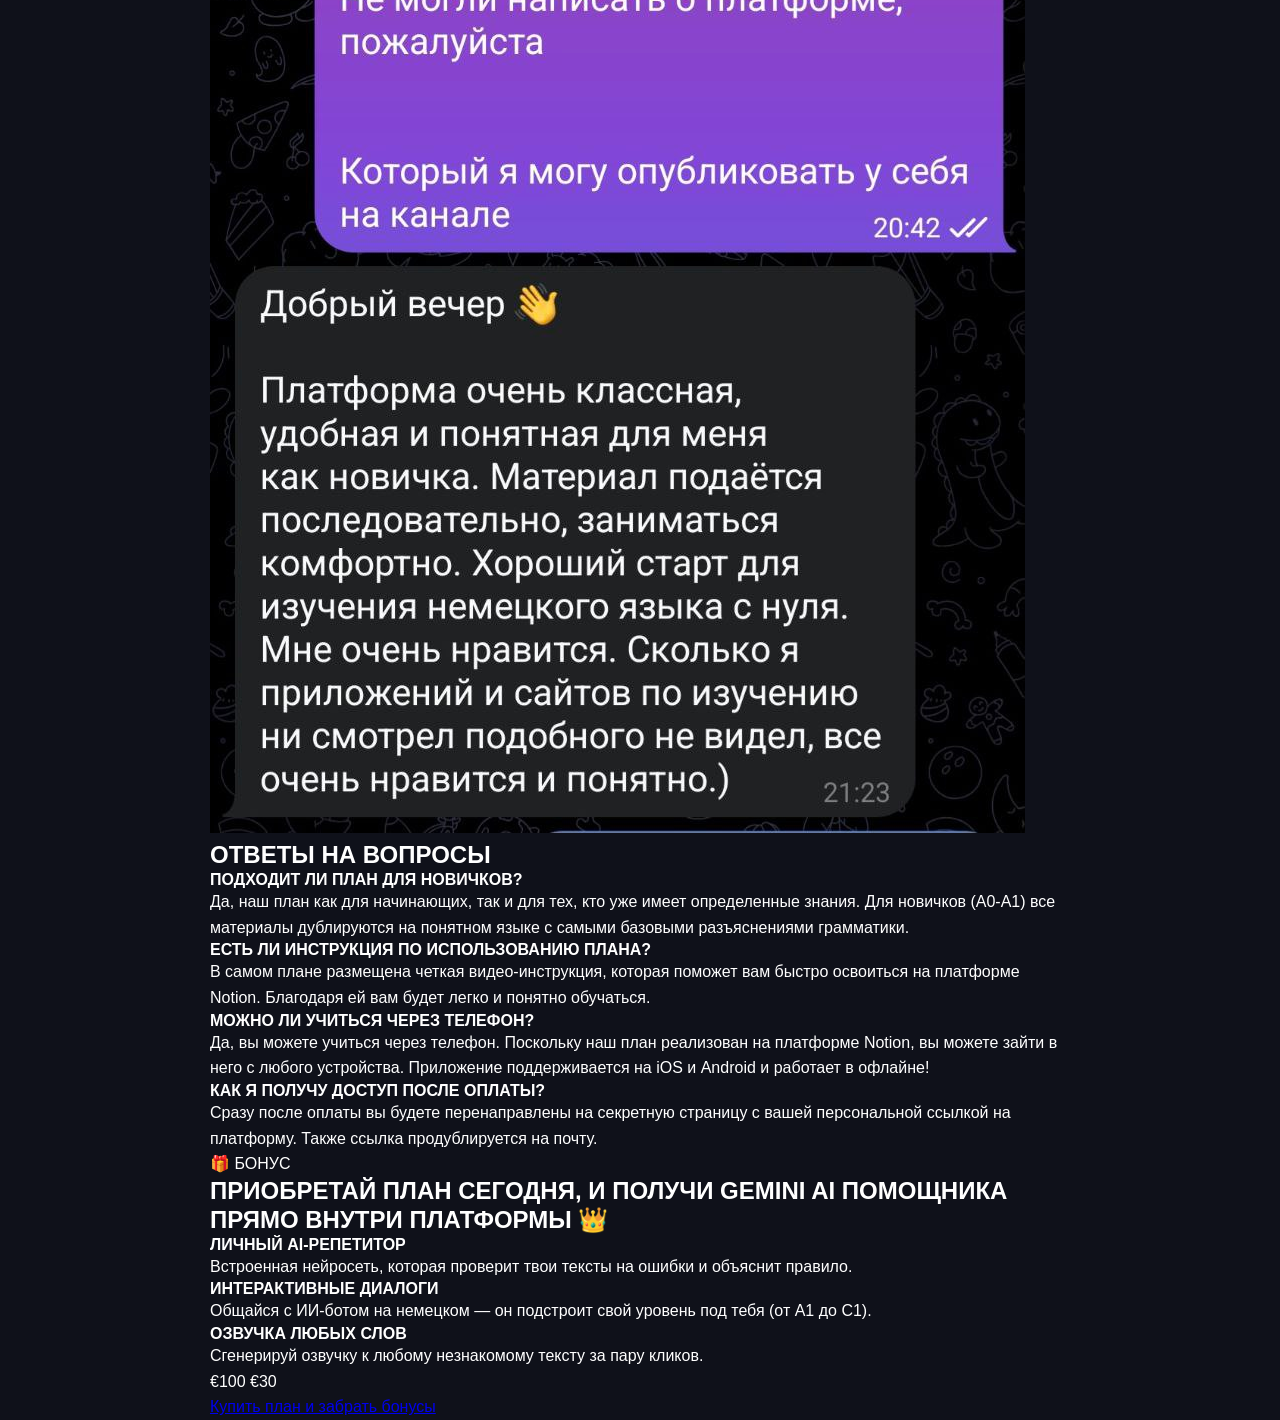
==== commit ded64e57: "Update promo.html" ====
--- a/promo.html
+++ b/promo.html
@@ -3,150 +3,176 @@
 <head>
   <meta charset="UTF-8" />
   <meta name="viewport" content="width=device-width, initial-scale=1.0" />
-  <title>Хватит учить немецкий годами. Начни говорить.</title>
+  <title>План изучения немецкого языка | Stellas</title>
   <link rel="preconnect" href="https://fonts.googleapis.com" />
   <link rel="preconnect" href="https://fonts.gstatic.com" crossorigin />
-  <link href="https://fonts.googleapis.com/css2?family=Oswald:wght@500;700&family=Roboto:wght@400;500;700;900&display=swap" rel="stylesheet" />
+  <link href="https://fonts.googleapis.com/css2?family=Montserrat:wght@400;600;800;900&display=swap" rel="stylesheet" />
   <link rel="stylesheet" href="promo.css" />
 </head>
 <body>
 
-  <!-- HERO SECTION -->
-  <section class="hero">
-    <div class="container">
-      <div class="urgent-badge">⚠️ ВНИМАНИЕ: ТОЛЬКО ДЛЯ ТЕХ, КТО УСТАЛ ТОПТАТЬСЯ НА МЕСТЕ</div>
-      <h1>ТЫ УЧИШЬ НЕМЕЦКИЙ ГОДАМИ.<br><span class="text-red">А ПРОГРЕССА НЕТ.</span></h1>
-      <p class="subtitle">Ты знаешь грамматику, но в магазине не можешь связать двух слов. Ты скачиваешь приложения и бросаешь их через неделю. Репетиторы стоят дорого, а результаты — нулевые.</p>
+  <!-- HERO -->
+  <section class="hero b-dark">
+    <div class="container text-center">
+      <h1 class="title-main">ПЛАН ИЗУЧЕНИЯ<br><span class="highlight-yellow">НЕМЕЦКОГО ЯЗЫКА</span></h1>
+      <p class="subtitle-main">Ты изучишь немецкий до уровня C1 за счет этой структуры и платформы!</p>
       
-      <div class="cta-box">
-        <p>Система <strong>Stellas</strong> ломает старый подход. A0 ➔ C1 без воды и скуки.</p>
-        <a href="https://app.lava.top/801303618?tabId=products&sort=published" class="btn-pulse" target="_blank">ПОЛУЧИТЬ ДОСТУП ПРЯМО СЕЙЧАС ЗА €30</a>
-        <div class="guarantee">🔒 Доступ остается навсегда. Никаких подписок.</div>
+      <div class="price-box">
+        <span class="price-old">€100</span>
+        <span class="price-new">€30</span>
       </div>
+      <a href="https://app.lava.top/801303618?tabId=products&sort=published" class="btn-main pulse" target="_blank">Купить план</a>
     </div>
   </section>
 
-  <!-- PAIN POINT SECTION -->
-  <section class="pain">
+  <!-- WHO IS THIS FOR -->
+  <section class="for-whom b-light">
     <div class="container">
-      <h2>ДАВАЙ НА ЧИСТОТУ. СЕЙЧАС ТВОЕ ОБУЧЕНИЕ ВЫГЛЯДИТ ТАК:</h2>
-      <div class="pain-grid">
-        <div class="pain-card">
-          <div class="pain-icon">💸</div>
-          <h3>Слив денег</h3>
-          <p>Репетиторы берут от 20 до 50 евро за час. За 10 занятий ты отдаешь минимум 200 евро, но всё ещё боишься говорить.</p>
+      <h2 class="section-title">ЭТОТ ПЛАН НУЖЕН<br>ТЕБЕ, ЕСЛИ ТЫ..</h2>
+      <div class="grid-3">
+        <div class="card card-dark">
+          <h3>ЗАСТРЯЛ НА ОДНОМ УРОВНЕ</h3>
+          <p>Учишься давно, но прогресса так и не видно? Этот план поможет тебе продвинуться вперед и получить результаты.</p>
         </div>
-        <div class="pain-card">
-          <div class="pain-icon">📱</div>
-          <h3>Иллюзия прогресса</h3>
-          <p>Duolingo мигает зеленым, но ты не знаешь, как прописаться в Германии или пройти собеседование.</p>
+        <div class="card card-dark">
+          <h3>УЧИШЬСЯ БЕЗ СИСТЕМЫ</h3>
+          <p>Не знаешь с чего начать или как организовать свое обучение? У тебя будет пошаговый план обучения с А0 до С1 уровня.</p>
         </div>
-        <div class="pain-card">
-          <div class="pain-icon">🥱</div>
-          <h3>Скука и лень</h3>
-          <p>Классические учебники нагоняют тоску. Нет четкого плана - нет результата. Ты просто сдаешься.</p>
+        <div class="card card-dark">
+          <h3>ХОЧЕШЬ БЫСТРЫХ<br>РЕЗУЛЬТАТОВ</h3>
+          <p>Ты получишь грамматику без воды и за 4-6 мес. сможешь дойти до уровня С1.</p>
         </div>
       </div>
     </div>
   </section>
 
-  <!-- THE SOLUTION : WHAT YOU GET -->
-  <section class="solution">
+  <!-- WHY DO YOU NEED IT (BENEFITS) -->
+  <section class="benefits b-gray">
     <div class="container">
-      <h2>ЧТО ТЫ ПОЛУЧИШЬ ЗА <span class="strike">€1000</span> <span class="text-yellow">€30?</span></h2>
-      <p class="section-desc">Мы запаковали опыт тысяч часов изучения языка в одну мощную платформу на базе Notion.</p>
-      
-      <div class="features-list">
-        <div class="feature-item">
-          <div class="check">✔</div>
-          <div>
-            <h4>320+ пошаговых гайдов (A0 - C1)</h4>
-            <p>От алфавита до сложнейших идиом. Теория, ютуб-разбор и мгновенная практика.</p>
-          </div>
+      <h2 class="section-title text-center">ДЛЯ ЧЕГО ТЕБЕ НУЖЕН ПЛАН</h2>
+      <div class="grid-2 benefits-grid">
+        <div class="benefit-item">
+          <div class="num">01</div>
+          <p>Ты увидишь результаты уже через 1 месяц</p>
         </div>
-        <div class="feature-item">
-          <div class="check">✔</div>
-          <div>
-            <h4>4 500+ слов с живой озвучкой</h4>
-            <p>Система умных флеш-карт. Ты не забудешь лексику, потому что алгоритм заставит тебя её вспомнить.</p>
-          </div>
+        <div class="benefit-item">
+          <div class="num">02</div>
+          <p>Сможешь самостоятельно обучаться</p>
         </div>
-        <div class="feature-item">
-          <div class="check">✔</div>
-          <div>
-            <h4>Личный ИИ-наставник (Gemini)</h4>
-            <p>Проверка твоих текстов и ошибок в реальном времени. Встроен прямо в платформу.</p>
-          </div>
+        <div class="benefit-item">
+          <div class="num">03</div>
+          <p>Ты получишь лучшие ресурсы и материалы</p>
         </div>
-        <div class="feature-item">
-          <div class="check">✔</div>
-          <div>
-            <h4>Офлайн-доступ в телефоне</h4>
-            <p>Учи язык в метро, в очереди, на перерыве. Приложение всегда под рукой без интернета.</p>
-          </div>
+        <div class="benefit-item">
+          <div class="num">04</div>
+          <p>Теория и практика доведут тебя до С1</p>
         </div>
+      </div>
+      <div class="text-center mt-40">
+        <a href="https://app.lava.top/801303618?tabId=products&sort=published" class="btn-main" target="_blank">Купить план</a>
       </div>
     </div>
   </section>
 
-  <!-- SHOWCASE: PHOTOS & VIDEOS -->
-  <section class="showcase">
+  <!-- WHAT YOU GET (FEATURES) -->
+  <section class="features b-dark text-white">
     <div class="container">
-      <h2>ХВАТИТ ТЕОРИИ. ВОТ КАК ЭТО ВЫГЛЯДИТ:</h2>
-      <p class="showcase-desc">Никаких мокапов. Реальные скриншоты и экраны.</p>
-
-      <div class="showcase-grid">
-        <div class="showcase-item">
-          <video autoplay muted loop playsinline>
-            <source src="Screen Recording 2026-04-24 at 21.16.39.mov" type="video/mp4" />
-          </video>
-          <h4>Интерактивные гайды</h4>
+      <h2 class="section-title">ЧТО ТЫ ПОЛУЧИШЬ<br>ЗА <span class="highlight-yellow">€30</span> В ПЛАНЕ</h2>
+      <div class="grid-2 mt-40">
+        <div class="feature-block">
+          <h3>СИСТЕМУ С А0 ДО C1</h3>
+          <p>Изучай темы немецкого по нашему пошаговому плану (320+ гайдов), и прийди к результатам за короткий срок.</p>
         </div>
-        <div class="showcase-item">
-          <video autoplay muted loop playsinline>
-            <source src="Screen Recording 2026-04-24 at 21.17.25.mov" type="video/mp4" />
-          </video>
-          <h4>Словарь с автоматической озвучкой</h4>
+        <div class="feature-block">
+          <h3>ПОЛЕЗНЫЕ РЕСУРСЫ</h3>
+          <p>Ссылки на 50+ лучших сайтов/ютуб-каналов, которые ускорят твое развитие и сделают процесс интереснее.</p>
+        </div>
+        <div class="feature-block">
+          <h3>ТРЕКЕР ПРОГРЕССА</h3>
+          <p>Отмечай изученные темы и отслеживай свой прогресс. Это будет мотивировать продолжать дальше.</p>
+        </div>
+        <div class="feature-block">
+          <h3>БОНУСНЫЕ ФАЙЛЫ</h3>
+          <p>10+ файлов для твоего немецкого: "4 500+ слов с озвучкой", словари, учебники, фильмы.</p>
         </div>
       </div>
-
-      <div class="showcase-masonry">
-        <img src="платформа/Screenshot 2026-04-18 at 17.24.34.png" alt="Структура платформы" />
-        <img src="платформа/photo_2026-04-23_18-46-44 (2).jpg" alt="Упражнения внутри" />
-        <img src="платформа/photo_2026-04-23_18-46-44.jpg" alt="Теория" />
+      
+      <div class="price-box-center mt-40">
+        <span class="price-old">€100</span>
+        <span class="price-new highlight-yellow text-large">€30</span>
+      </div>
+      <div class="text-center mt-20">
+        <a href="https://app.lava.top/801303618?tabId=products&sort=published" class="btn-main" target="_blank">Купить доступ навсегда</a>
       </div>
     </div>
   </section>
 
-  <!-- FEAR OF MISSING OUT (SOCIAL PROOF) -->
-  <section class="proof">
-    <div class="container">
-      <h2>410+ ЧЕЛОВЕК УЖЕ СДЕЛАЛИ ЭТО. А ТЫ ВСЁ ЖДЕШЬ?</h2>
-      <p class="proof-sub">Они уже говорят свободно, переезжают, находят работу B1/B2. Смотри сам:</p>
+  <!-- REVIEWS -->
+  <section class="reviews-section b-light">
+    <div class="container text-center">
+      <h2 class="section-title">ЧТО ГОВОРЯТ ДРУГИЕ ЛЮДИ О ПЛАНЕ</h2>
+      <div class="rating">⭐️⭐️⭐️⭐️⭐️ 4.9 (410+ студентов)</div>
       
-      <div class="proof-scroller">
-        <img src="reviews/photo_2025-08-21_14-51-36.jpg" alt="Сертификат B1" />
+      <div class="reviews-masonry mt-40">
+        <img src="reviews/photo_2025-08-21_14-51-36.jpg" alt="Отзыв B1" />
         <img src="reviews/photo_2025-03-27_22-00-14.jpg" alt="Отзыв" />
         <img src="reviews/photo_2026-03-03_19-51-55.jpg" alt="Отзыв" />
-      </div>
-      
-      <div class="warning-box">
-        <h3>ЕСЛИ ТЫ НЕ НАЧНЕШЬ СЕЙЧАС — ЗАВТРА НИЧЕГО НЕ ИЗМЕНИТСЯ.</h3>
-        <p>Год назад ты обещал себе выучить немецкий. И где ты сейчас?</p>
       </div>
     </div>
   </section>
 
-  <!-- FINAL CTA -->
-  <section class="bottom-cta">
+  <!-- FAQ -->
+  <section class="faq b-gray">
     <div class="container">
-      <h2>ТВОЙ ПОСЛЕДНИЙ ШАНС</h2>
-      <p>Один платеж. Это цена двух обедов в McDonald's. Или 1 час с репетитором.<br>Но это изменит твою жизнь в Германии навсегда.</p>
+      <h2 class="section-title">ОТВЕТЫ НА ВОПРОСЫ</h2>
       
-      <div class="price-huge">€30 <span>навсегда</span></div>
+      <div class="faq-item">
+        <h4>Подходит ли план для новичков?</h4>
+        <p>Да, наш план как для начинающих, так и для тех, кто уже имеет определенные знания. Для новичков (А0-А1) все материалы дублируются на понятном языке с самыми базовыми разъяснениями грамматики.</p>
+      </div>
+      <div class="faq-item">
+        <h4>Есть ли инструкция по использованию плана?</h4>
+        <p>В самом плане размещена четкая видео-инструкция, которая поможет вам быстро освоиться на платформе Notion. Благодаря ей вам будет легко и понятно обучаться.</p>
+      </div>
+      <div class="faq-item">
+        <h4>Можно ли учиться через телефон?</h4>
+        <p>Да, вы можете учиться через телефон. Поскольку наш план реализован на платформе Notion, вы можете зайти в него с любого устройства. Приложение поддерживается на iOS и Android и работает в офлайне!</p>
+      </div>
+      <div class="faq-item">
+        <h4>Как я получу доступ после оплаты?</h4>
+        <p>Сразу после оплаты вы будете перенаправлены на секретную страницу с вашей персональной ссылкой на платформу. Также ссылка продублируется на почту.</p>
+      </div>
+    </div>
+  </section>
+
+  <!-- BONUS & CTA -->
+  <section class="bonus b-dark text-white text-center">
+    <div class="container">
+      <div class="bonus-badge">🎁 БОНУС</div>
+      <h2 class="mt-20">Приобретай ПЛАН сегодня, и получи <span class="highlight-yellow">Gemini AI помощника</span> прямо внутри платформы 👑</h2>
       
-      <a href="https://app.lava.top/801303618?tabId=products&sort=published" class="btn-pulse" target="_blank">ЗАБРАТЬ ДОСТУП И НАЧАТЬ</a>
-      <p class="money-back">Никаких ежемесячных списаний. Мгновенный доступ на почту.</p>
+      <div class="grid-3 mt-40 bonus-grid">
+        <div class="bonus-card">
+          <h4>Личный AI-репетитор</h4>
+          <p>Встроенная нейросеть, которая проверит твои тексты на ошибки и объяснит правило.</p>
+        </div>
+        <div class="bonus-card">
+          <h4>Интерактивные диалоги</h4>
+          <p>Общайся с ИИ-ботом на немецком — он подстроит свой уровень под тебя (от A1 до C1).</p>
+        </div>
+        <div class="bonus-card">
+          <h4>Озвучка любых слов</h4>
+          <p>Сгенерируй озвучку к любому незнакомому тексту за пару кликов.</p>
+        </div>
+      </div>
+
+      <div class="price-box-center mt-40">
+        <span class="price-old">€100</span>
+        <span class="price-new highlight-yellow text-large">€30</span>
+      </div>
+      <div class="mt-20">
+        <a href="https://app.lava.top/801303618?tabId=products&sort=published" class="btn-main pulse" target="_blank">Купить план и забрать бонусы</a>
+      </div>
     </div>
   </section>
 
--- a/promo.css
+++ b/promo.css
@@ -303,6 +303,72 @@
   font-size: 1rem !important;
 }
 
+/* SHOWCASE */
+.showcase {
+  background: var(--darker);
+  padding: 80px 0;
+  text-align: center;
+  border-top: 1px solid rgba(255,255,255,0.1);
+  border-bottom: 1px solid rgba(255,255,255,0.1);
+}
+
+.showcase h2 {
+  font-size: 2.5rem;
+  margin-bottom: 10px;
+}
+
+.showcase-desc {
+  color: var(--text-muted);
+  font-size: 1.2rem;
+  margin-bottom: 40px;
+}
+
+.showcase-grid {
+  display: flex;
+  gap: 20px;
+  justify-content: center;
+  margin-bottom: 30px;
+  flex-wrap: wrap;
+}
+
+.showcase-item {
+  flex: 1;
+  min-width: 250px;
+  max-width: 350px;
+  background: var(--dark);
+  padding: 15px;
+  border-radius: 8px;
+  border: 1px solid rgba(255,255,255,0.05);
+}
+
+.showcase-item video {
+  width: 100%;
+  border-radius: 6px;
+  height: 480px;
+  object-fit: cover;
+  margin-bottom: 15px;
+}
+
+.showcase-item h4 {
+  font-size: 1.2rem;
+  color: var(--yellow);
+}
+
+.showcase-masonry {
+  display: flex;
+  gap: 15px;
+  justify-content: center;
+  flex-wrap: wrap;
+  align-items: flex-start;
+}
+
+.showcase-masonry img {
+  max-width: 280px;
+  width: 100%;
+  border-radius: 8px;
+  box-shadow: 0 4px 12px rgba(0,0,0,0.4);
+}
+
 @media (max-width: 768px) {
   .hero h1 { font-size: 2.5rem; }
   .price-huge { font-size: 4rem; }
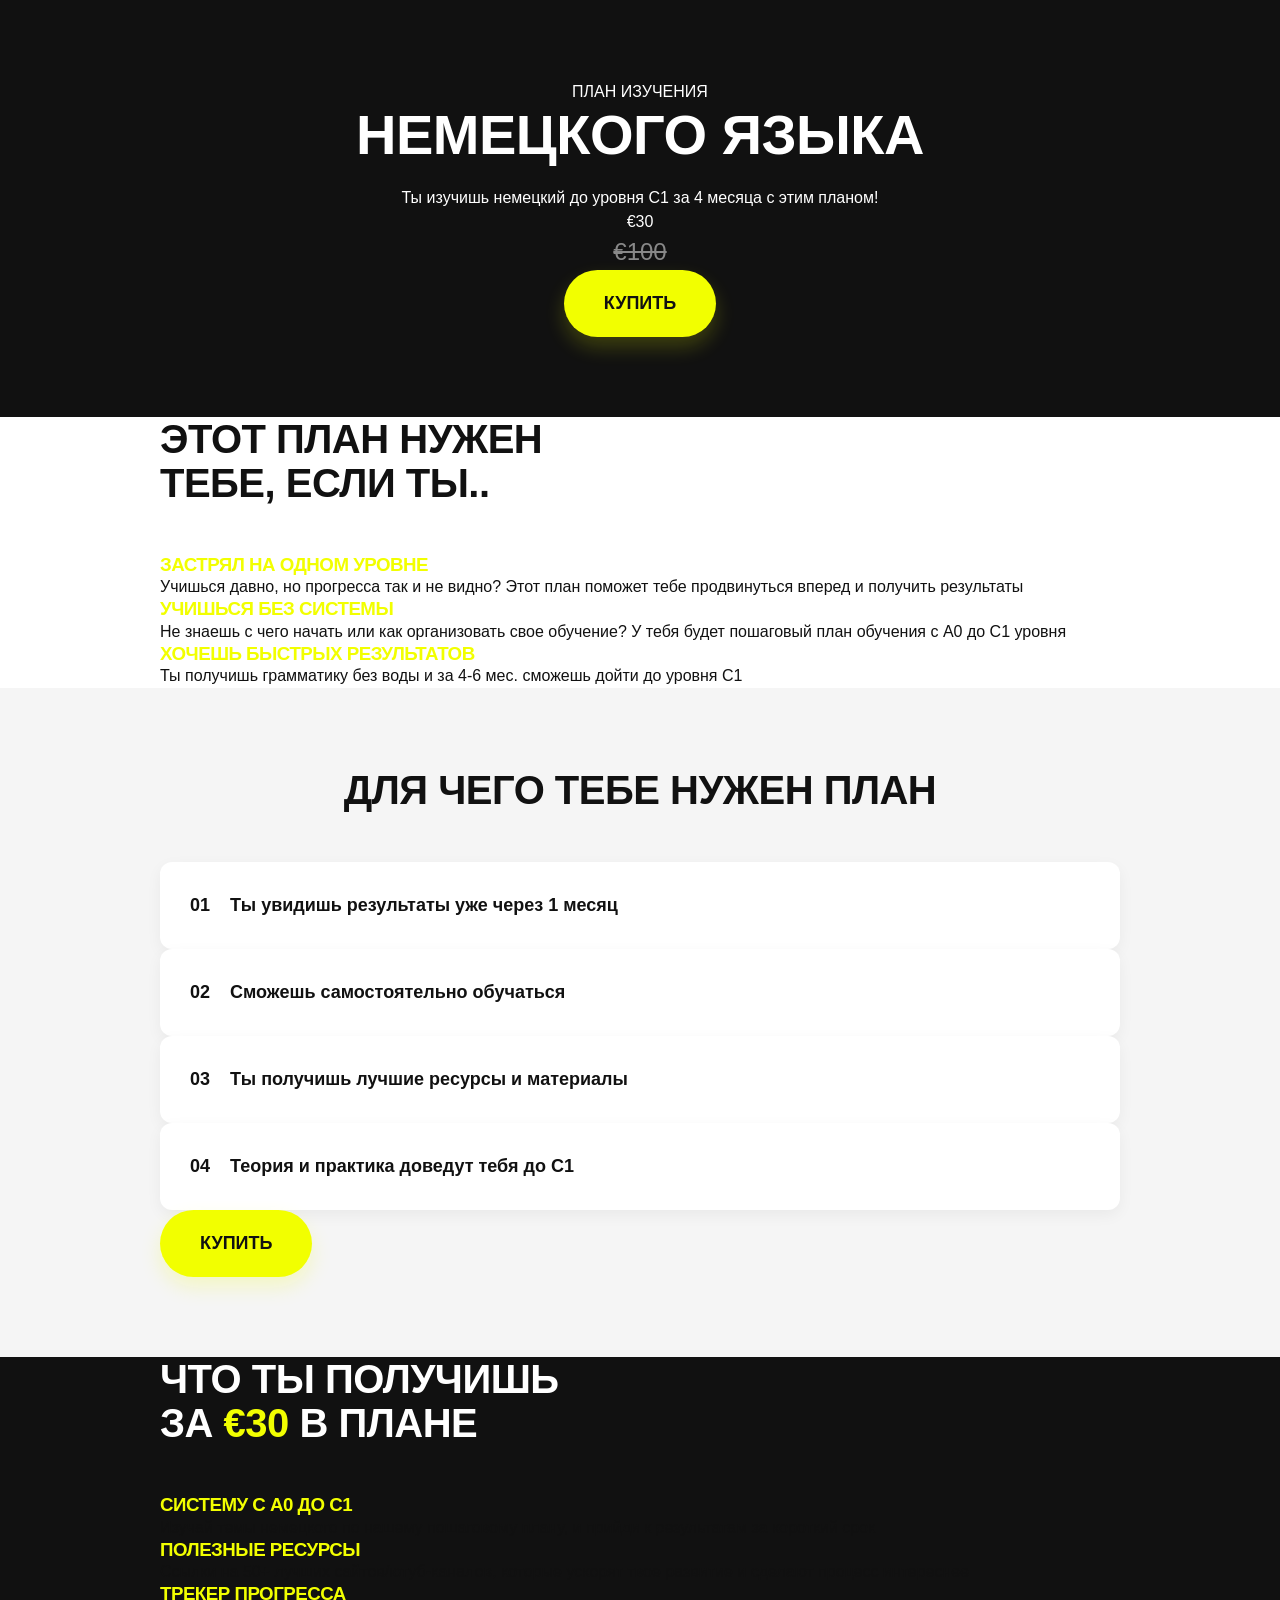
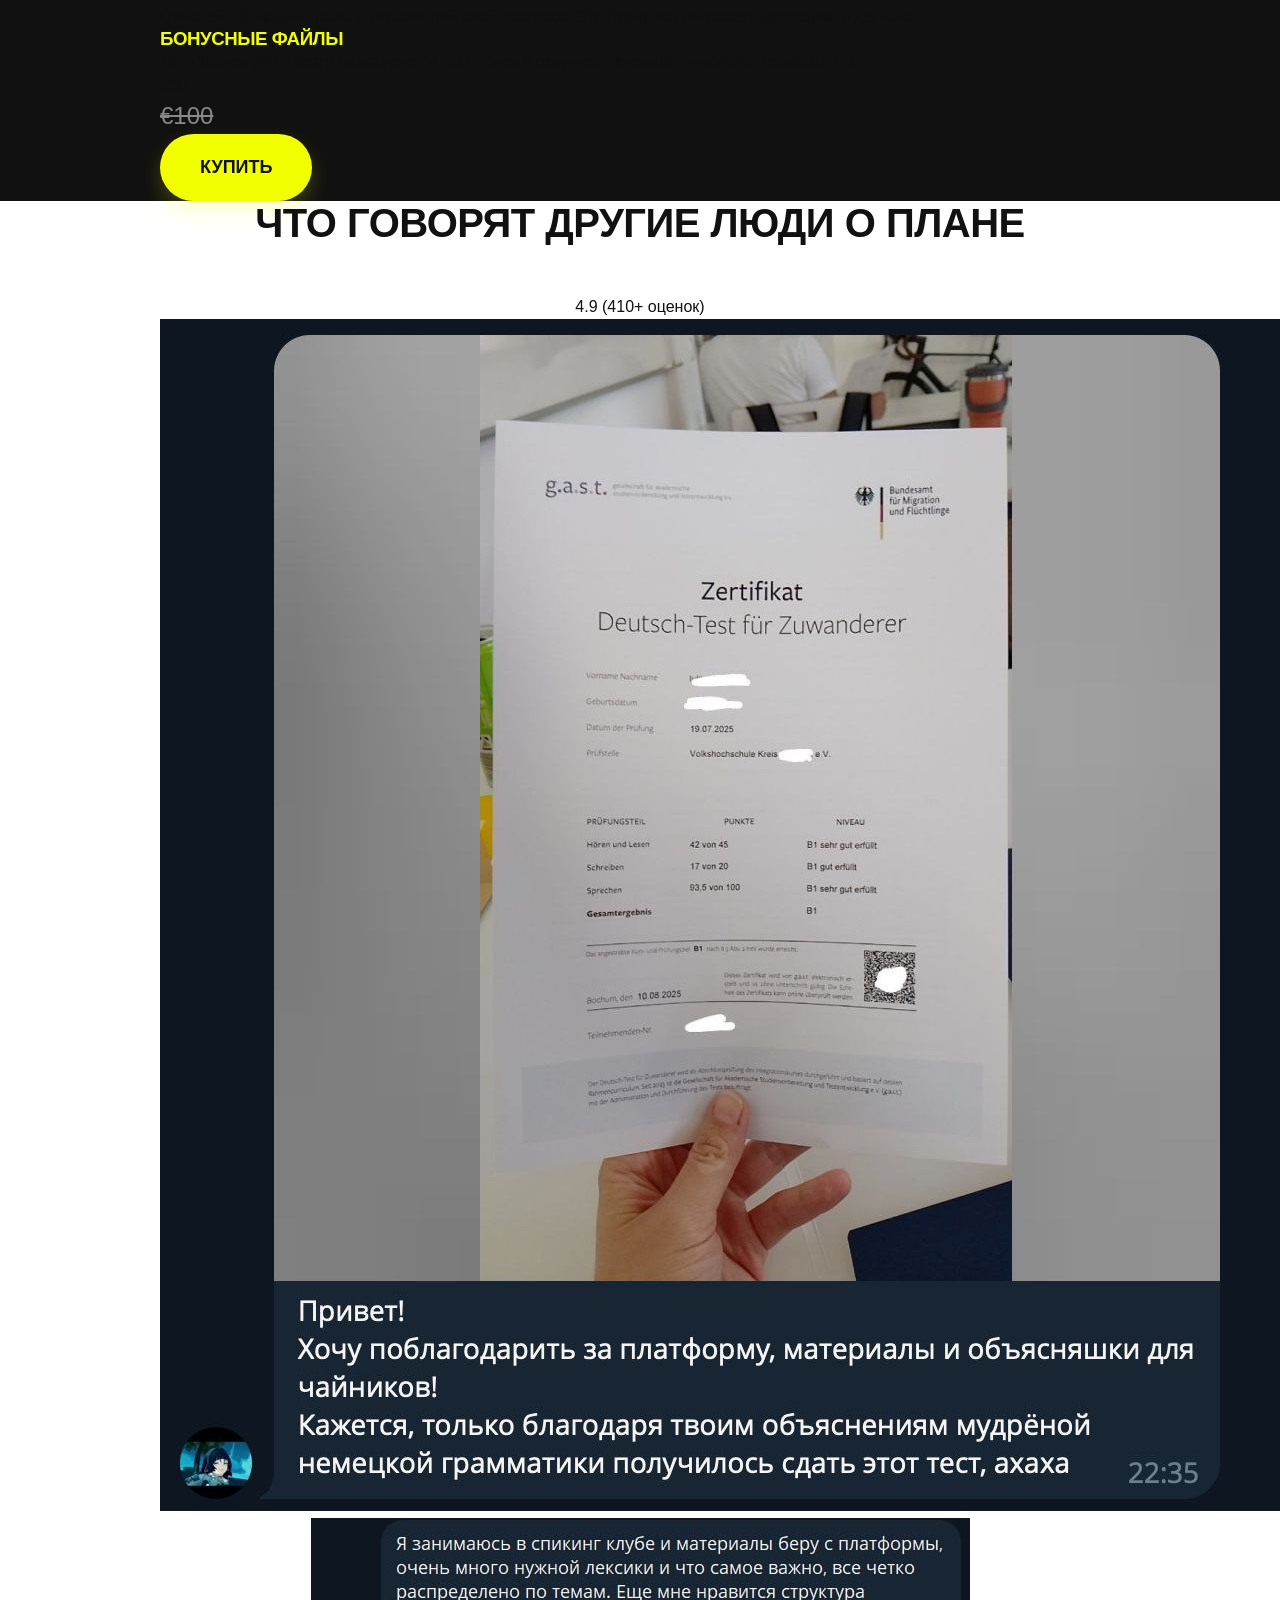
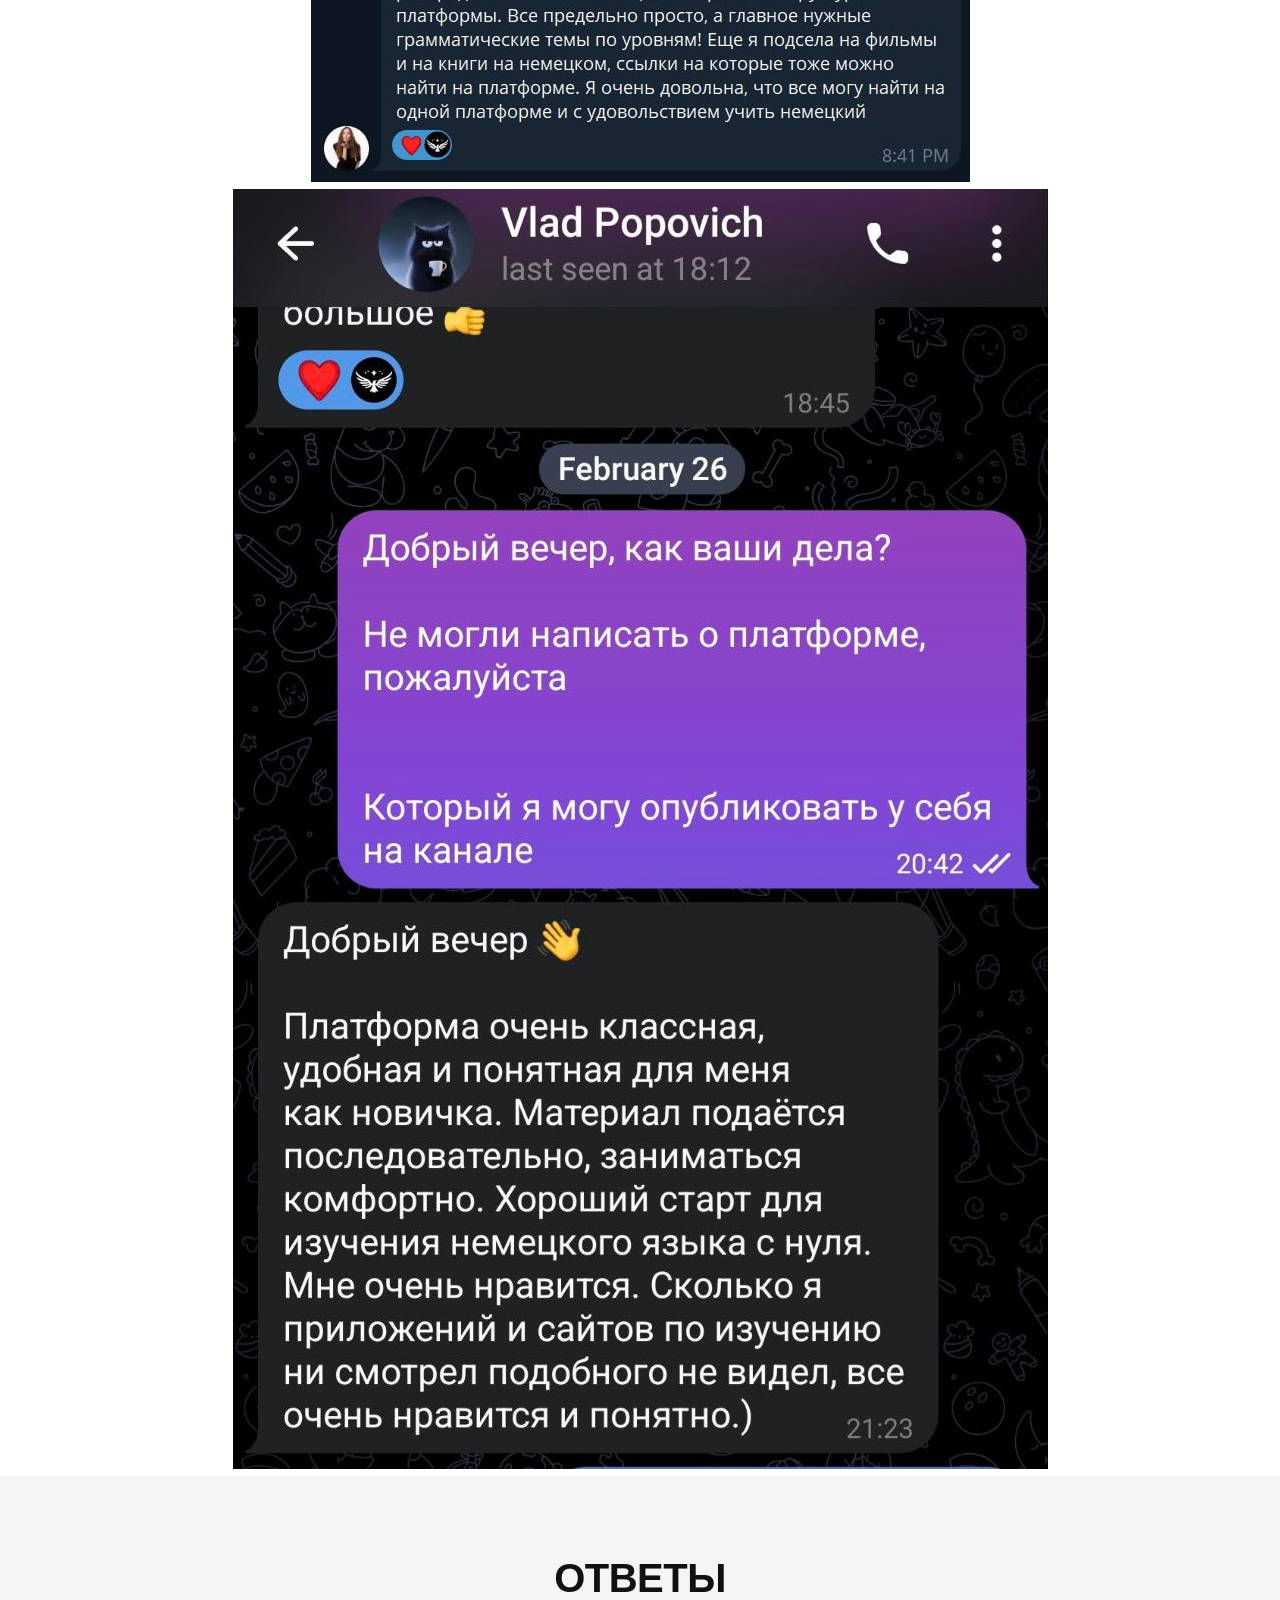
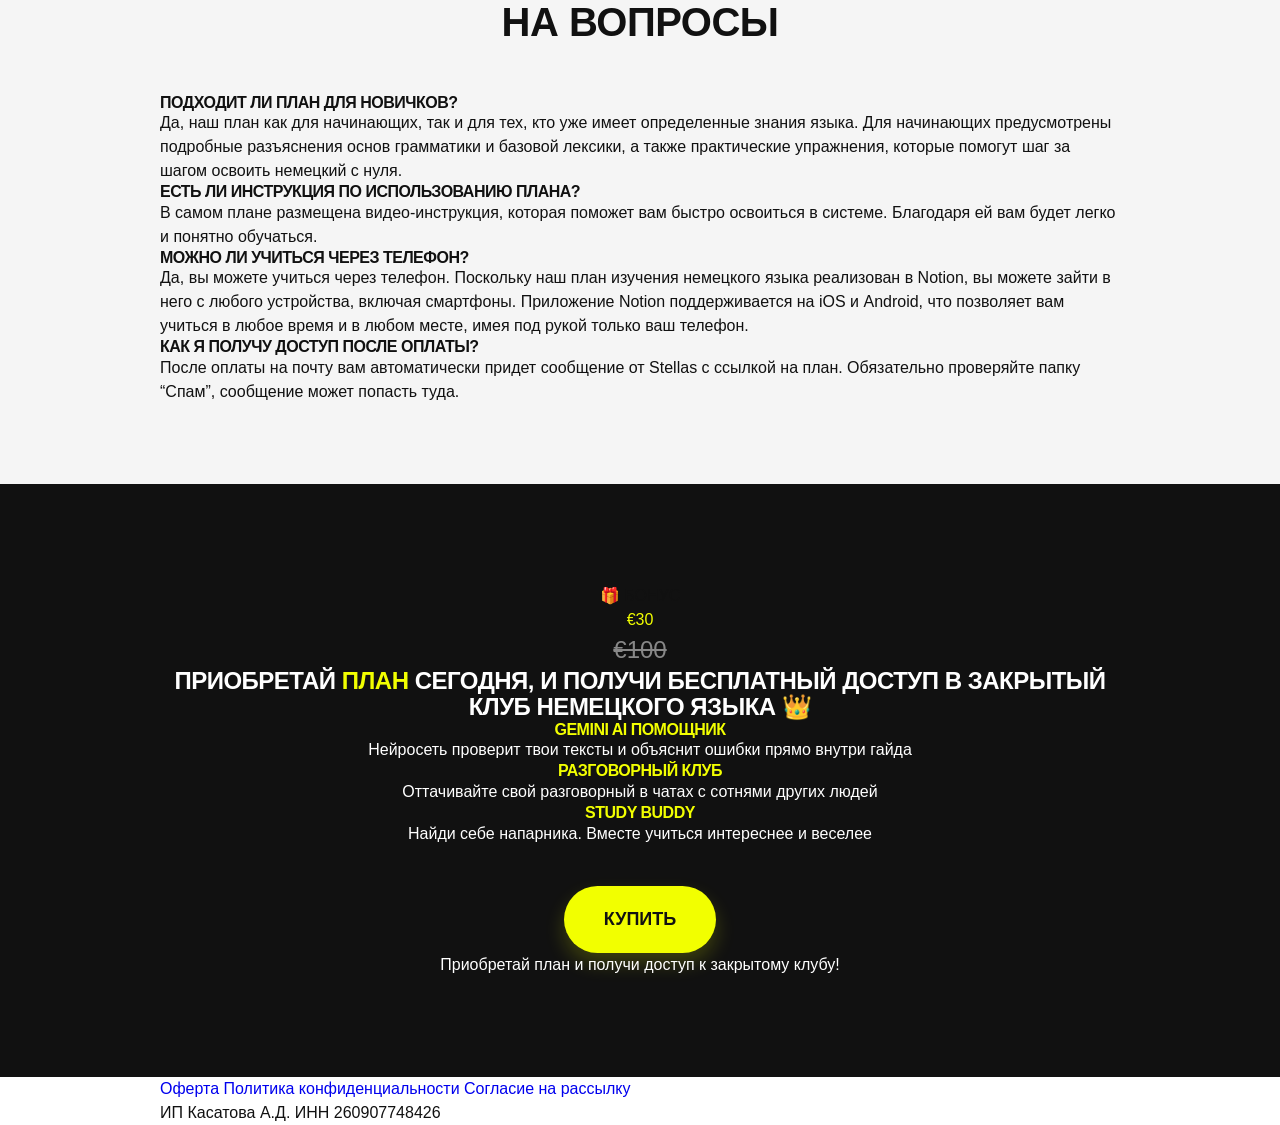
==== commit 1cda19e2: "Update promo.html" ====
--- a/promo.html
+++ b/promo.html
@@ -11,170 +11,186 @@
 </head>
 <body>
 
-  <!-- HERO -->
-  <section class="hero b-dark">
+  <!-- 1. HERO -->
+  <section class="hero b-dark section-padding">
     <div class="container text-center">
-      <h1 class="title-main">ПЛАН ИЗУЧЕНИЯ<br><span class="highlight-yellow">НЕМЕЦКОГО ЯЗЫКА</span></h1>
-      <p class="subtitle-main">Ты изучишь немецкий до уровня C1 за счет этой структуры и платформы!</p>
+      <div class="tagline">ПЛАН ИЗУЧЕНИЯ</div>
+      <h1 class="title-main">НЕМЕЦКОГО ЯЗЫКА</h1>
+      <p class="hero-desc">Ты изучишь немецкий до уровня C1 за 4 месяца с этим планом!</p>
       
-      <div class="price-box">
-        <span class="price-old">€100</span>
-        <span class="price-new">€30</span>
+      <div class="price-container">
+        <div class="price-cur">€30</div>
+        <div class="price-old">€100</div>
       </div>
-      <a href="https://app.lava.top/801303618?tabId=products&sort=published" class="btn-main pulse" target="_blank">Купить план</a>
+      
+      <a href="https://app.lava.top/801303618?tabId=products&sort=published" class="btn-main" target="_blank">Купить</a>
     </div>
   </section>
 
-  <!-- WHO IS THIS FOR -->
-  <section class="for-whom b-light">
+  <!-- 2. NEED THIS IF -->
+  <section class="need-this section-padding b-light">
     <div class="container">
       <h2 class="section-title">ЭТОТ ПЛАН НУЖЕН<br>ТЕБЕ, ЕСЛИ ТЫ..</h2>
-      <div class="grid-3">
-        <div class="card card-dark">
-          <h3>ЗАСТРЯЛ НА ОДНОМ УРОВНЕ</h3>
-          <p>Учишься давно, но прогресса так и не видно? Этот план поможет тебе продвинуться вперед и получить результаты.</p>
+      <div class="need-grid">
+        <div class="need-card card-black">
+          <h3 class="highlight-yellow">ЗАСТРЯЛ НА ОДНОМ УРОВНЕ</h3>
+          <p>Учишься давно, но прогресса так и не видно? Этот план поможет тебе продвинуться вперед и получить результаты</p>
         </div>
-        <div class="card card-dark">
-          <h3>УЧИШЬСЯ БЕЗ СИСТЕМЫ</h3>
-          <p>Не знаешь с чего начать или как организовать свое обучение? У тебя будет пошаговый план обучения с А0 до С1 уровня.</p>
+        <div class="need-card card-black">
+          <h3 class="highlight-yellow">УЧИШЬСЯ БЕЗ СИСТЕМЫ</h3>
+          <p>Не знаешь с чего начать или как организовать свое обучение? У тебя будет пошаговый план обучения с А0 до С1 уровня</p>
         </div>
-        <div class="card card-dark">
-          <h3>ХОЧЕШЬ БЫСТРЫХ<br>РЕЗУЛЬТАТОВ</h3>
-          <p>Ты получишь грамматику без воды и за 4-6 мес. сможешь дойти до уровня С1.</p>
+        <div class="need-card card-black">
+          <h3 class="highlight-yellow">ХОЧЕШЬ БЫСТРЫХ РЕЗУЛЬТАТОВ</h3>
+          <p>Ты получишь грамматику без воды и за 4-6 мес. сможешь дойти до уровня С1</p>
         </div>
       </div>
     </div>
   </section>
 
-  <!-- WHY DO YOU NEED IT (BENEFITS) -->
-  <section class="benefits b-gray">
+  <!-- 3. WHY YOU NEED IT -->
+  <section class="benefits section-padding b-gray">
     <div class="container">
       <h2 class="section-title text-center">ДЛЯ ЧЕГО ТЕБЕ НУЖЕН ПЛАН</h2>
-      <div class="grid-2 benefits-grid">
+      <div class="benefits-grid">
         <div class="benefit-item">
-          <div class="num">01</div>
-          <p>Ты увидишь результаты уже через 1 месяц</p>
+          <div class="benefit-num">01</div>
+          <div class="benefit-text">Ты увидишь результаты уже через 1 месяц</div>
         </div>
         <div class="benefit-item">
-          <div class="num">02</div>
-          <p>Сможешь самостоятельно обучаться</p>
+          <div class="benefit-num">02</div>
+          <div class="benefit-text">Сможешь самостоятельно обучаться</div>
         </div>
         <div class="benefit-item">
-          <div class="num">03</div>
-          <p>Ты получишь лучшие ресурсы и материалы</p>
+          <div class="benefit-num">03</div>
+          <div class="benefit-text">Ты получишь лучшие ресурсы и материалы</div>
         </div>
         <div class="benefit-item">
-          <div class="num">04</div>
-          <p>Теория и практика доведут тебя до С1</p>
+          <div class="benefit-num">04</div>
+          <div class="benefit-text">Теория и практика доведут тебя до С1</div>
         </div>
       </div>
-      <div class="text-center mt-40">
-        <a href="https://app.lava.top/801303618?tabId=products&sort=published" class="btn-main" target="_blank">Купить план</a>
+      <div class="btn-wrapper">
+        <a href="https://app.lava.top/801303618?tabId=products&sort=published" class="btn-main" target="_blank">Купить</a>
       </div>
     </div>
   </section>
 
-  <!-- WHAT YOU GET (FEATURES) -->
-  <section class="features b-dark text-white">
+  <!-- 4. WHAT YOU GET -->
+  <section class="what-you-get section-padding b-dark">
     <div class="container">
-      <h2 class="section-title">ЧТО ТЫ ПОЛУЧИШЬ<br>ЗА <span class="highlight-yellow">€30</span> В ПЛАНЕ</h2>
-      <div class="grid-2 mt-40">
-        <div class="feature-block">
-          <h3>СИСТЕМУ С А0 ДО C1</h3>
-          <p>Изучай темы немецкого по нашему пошаговому плану (320+ гайдов), и прийди к результатам за короткий срок.</p>
+      <h2 class="section-title text-white">ЧТО ТЫ ПОЛУЧИШЬ<br>ЗА <span class="highlight-yellow">€30</span> В ПЛАНЕ</h2>
+      <div class="features-text-grid">
+        <div class="feature-text-item">
+          <h3 class="highlight-yellow">СИСТЕМУ С А0 ДО C1</h3>
+          <p>Изучай темы немецкого по нашему пошаговому плану, и прийди к результатам за короткий срок</p>
         </div>
-        <div class="feature-block">
-          <h3>ПОЛЕЗНЫЕ РЕСУРСЫ</h3>
-          <p>Ссылки на 50+ лучших сайтов/ютуб-каналов, которые ускорят твое развитие и сделают процесс интереснее.</p>
+        <div class="feature-text-item">
+          <h3 class="highlight-yellow">ПОЛЕЗНЫЕ РЕСУРСЫ</h3>
+          <p>Ссылки на 50+ лучших сайтов/ютуб-каналов, которые ускорят твое развитие и сделают процесс интереснее</p>
         </div>
-        <div class="feature-block">
-          <h3>ТРЕКЕР ПРОГРЕССА</h3>
-          <p>Отмечай изученные темы и отслеживай свой прогресс. Это будет мотивировать продолжать дальше.</p>
+        <div class="feature-text-item">
+          <h3 class="highlight-yellow">ТРЕКЕР ПРОГРЕССА</h3>
+          <p>Отмечай изученные темы и отслеживай свой прогресс. Это будет мотивировать продолжать дальше</p>
         </div>
-        <div class="feature-block">
-          <h3>БОНУСНЫЕ ФАЙЛЫ</h3>
-          <p>10+ файлов для твоего немецкого: "4 500+ слов с озвучкой", словари, учебники, фильмы.</p>
+        <div class="feature-text-item">
+          <h3 class="highlight-yellow">БОНУСНЫЕ ФАЙЛЫ</h3>
+          <p>10+ файлов для твоего немецкого: "4 500+ слов с озвучкой", словари, учебники, фильмы и тд</p>
         </div>
       </div>
       
-      <div class="price-box-center mt-40">
-        <span class="price-old">€100</span>
-        <span class="price-new highlight-yellow text-large">€30</span>
+      <div class="price-stack">
+        <div class="price-val">€30</div>
+        <div class="price-old">€100</div>
       </div>
-      <div class="text-center mt-20">
-        <a href="https://app.lava.top/801303618?tabId=products&sort=published" class="btn-main" target="_blank">Купить доступ навсегда</a>
+      <div class="btn-wrapper">
+        <a href="https://app.lava.top/801303618?tabId=products&sort=published" class="btn-main" target="_blank">Купить</a>
       </div>
     </div>
   </section>
 
-  <!-- REVIEWS -->
-  <section class="reviews-section b-light">
+  <!-- 5. REVIEWS -->
+  <section class="reviews section-padding b-light">
     <div class="container text-center">
       <h2 class="section-title">ЧТО ГОВОРЯТ ДРУГИЕ ЛЮДИ О ПЛАНЕ</h2>
-      <div class="rating">⭐️⭐️⭐️⭐️⭐️ 4.9 (410+ студентов)</div>
-      
-      <div class="reviews-masonry mt-40">
-        <img src="reviews/photo_2025-08-21_14-51-36.jpg" alt="Отзыв B1" />
-        <img src="reviews/photo_2025-03-27_22-00-14.jpg" alt="Отзыв" />
-        <img src="reviews/photo_2026-03-03_19-51-55.jpg" alt="Отзыв" />
+      <div class="rating-box">4.9 (410+ оценок)</div>
+      <div class="reviews-gallery">
+        <img src="reviews/photo_2025-08-21_14-51-36.jpg" alt="Review 1" />
+        <img src="reviews/photo_2025-03-27_22-00-14.jpg" alt="Review 2" />
+        <img src="reviews/photo_2026-03-03_19-51-55.jpg" alt="Review 3" />
       </div>
     </div>
   </section>
 
-  <!-- FAQ -->
-  <section class="faq b-gray">
+  <!-- 6. FAQ -->
+  <section class="faq section-padding b-gray">
     <div class="container">
-      <h2 class="section-title">ОТВЕТЫ НА ВОПРОСЫ</h2>
+      <h2 class="section-title text-center">ОТВЕТЫ<br>НА ВОПРОСЫ</h2>
       
-      <div class="faq-item">
-        <h4>Подходит ли план для новичков?</h4>
-        <p>Да, наш план как для начинающих, так и для тех, кто уже имеет определенные знания. Для новичков (А0-А1) все материалы дублируются на понятном языке с самыми базовыми разъяснениями грамматики.</p>
-      </div>
-      <div class="faq-item">
-        <h4>Есть ли инструкция по использованию плана?</h4>
-        <p>В самом плане размещена четкая видео-инструкция, которая поможет вам быстро освоиться на платформе Notion. Благодаря ей вам будет легко и понятно обучаться.</p>
-      </div>
-      <div class="faq-item">
-        <h4>Можно ли учиться через телефон?</h4>
-        <p>Да, вы можете учиться через телефон. Поскольку наш план реализован на платформе Notion, вы можете зайти в него с любого устройства. Приложение поддерживается на iOS и Android и работает в офлайне!</p>
-      </div>
-      <div class="faq-item">
-        <h4>Как я получу доступ после оплаты?</h4>
-        <p>Сразу после оплаты вы будете перенаправлены на секретную страницу с вашей персональной ссылкой на платформу. Также ссылка продублируется на почту.</p>
+      <div class="faq-list">
+        <div class="faq-row">
+          <h4>Подходит ли план для новичков?</h4>
+          <p>Да, наш план как для начинающих, так и для тех, кто уже имеет определенные знания языка. Для начинающих предусмотрены подробные разъяснения основ грамматики и базовой лексики, а также практические упражнения, которые помогут шаг за шагом освоить немецкий с нуля.</p>
+        </div>
+        <div class="faq-row">
+          <h4>Есть ли инструкция по использованию плана?</h4>
+          <p>В самом плане размещена видео-инструкция, которая поможет вам быстро освоиться в системе. Благодаря ей вам будет легко и понятно обучаться.</p>
+        </div>
+        <div class="faq-row">
+          <h4>Можно ли учиться через телефон?</h4>
+          <p>Да, вы можете учиться через телефон. Поскольку наш план изучения немецкого языка реализован в Notion, вы можете зайти в него с любого устройства, включая смартфоны. Приложение Notion поддерживается на iOS и Android, что позволяет вам учиться в любое время и в любом месте, имея под рукой только ваш телефон.</p>
+        </div>
+        <div class="faq-row">
+          <h4>Как я получу доступ после оплаты?</h4>
+          <p>После оплаты на почту вам автоматически придет сообщение от Stellas с ссылкой на план. Обязательно проверяйте папку “Спам”, сообщение может попасть туда.</p>
+        </div>
       </div>
     </div>
   </section>
 
-  <!-- BONUS & CTA -->
-  <section class="bonus b-dark text-white text-center">
-    <div class="container">
-      <div class="bonus-badge">🎁 БОНУС</div>
-      <h2 class="mt-20">Приобретай ПЛАН сегодня, и получи <span class="highlight-yellow">Gemini AI помощника</span> прямо внутри платформы 👑</h2>
+  <!-- 7. BONUS -->
+  <section class="bonus section-padding b-dark">
+    <div class="container text-center">
+      <div class="bonus-tag">🎁 БОНУС</div>
+      <div class="price-stack-bonus">
+        <div class="price-val highlight-yellow">€30</div>
+        <div class="price-old">€100</div>
+      </div>
+      <h2 class="bonus-title text-white">ПРИОБРЕТАЙ <span class="highlight-yellow">ПЛАН</span> СЕГОДНЯ, И ПОЛУЧИ БЕСПЛАТНЫЙ ДОСТУП В ЗАКРЫТЫЙ КЛУБ НЕМЕЦКОГО ЯЗЫКА 👑</h2>
       
-      <div class="grid-3 mt-40 bonus-grid">
-        <div class="bonus-card">
-          <h4>Личный AI-репетитор</h4>
-          <p>Встроенная нейросеть, которая проверит твои тексты на ошибки и объяснит правило.</p>
+      <div class="bonus-features text-white">
+        <div class="bonus-feat-item">
+          <h4 class="highlight-yellow">Gemini AI помощник</h4>
+          <p>Нейросеть проверит твои тексты и объяснит ошибки прямо внутри гайда</p>
         </div>
-        <div class="bonus-card">
-          <h4>Интерактивные диалоги</h4>
-          <p>Общайся с ИИ-ботом на немецком — он подстроит свой уровень под тебя (от A1 до C1).</p>
+        <div class="bonus-feat-item">
+          <h4 class="highlight-yellow">Разговорный клуб</h4>
+          <p>Оттачивайте свой разговорный в чатах с сотнями других людей</p>
         </div>
-        <div class="bonus-card">
-          <h4>Озвучка любых слов</h4>
-          <p>Сгенерируй озвучку к любому незнакомому тексту за пару кликов.</p>
+        <div class="bonus-feat-item">
+          <h4 class="highlight-yellow">Study Buddy</h4>
+          <p>Найди себе напарника. Вместе учиться интереснее и веселее</p>
         </div>
       </div>
-
-      <div class="price-box-center mt-40">
-        <span class="price-old">€100</span>
-        <span class="price-new highlight-yellow text-large">€30</span>
+      
+      <div class="btn-wrapper mt-40">
+        <a href="https://app.lava.top/801303618?tabId=products&sort=published" class="btn-main" target="_blank">Купить</a>
       </div>
-      <div class="mt-20">
-        <a href="https://app.lava.top/801303618?tabId=products&sort=published" class="btn-main pulse" target="_blank">Купить план и забрать бонусы</a>
-      </div>
+      <p class="bonus-footer text-white">Приобретай план и получи доступ к закрытому клубу!</p>
     </div>
   </section>
 
+  <!-- 8. FOOTER -->
+  <footer class="footer b-light">
+    <div class="container">
+      <div class="footer-links">
+        <a href="#">Оферта</a>
+        <a href="#">Политика конфиденциальности</a>
+        <a href="#">Согласие на рассылку</a>
+      </div>
+      <div class="legal">ИП Касатова А.Д. ИНН 260907748426</div>
+    </div>
+  </footer>
+
 </body>
 </html>
--- a/promo.css
+++ b/promo.css
@@ -1,11 +1,11 @@
 :root {
-  --red: #e53e3E;
-  --red-hover: #c53030;
-  --yellow: #ecc94b;
-  --dark: #0f111a;
-  --darker: #090a0f;
-  --text: #ffffff;
-  --text-muted: #a0aec0;
+  --bg-dark: #111111;
+  --bg-light: #ffffff;
+  --bg-gray: #f5f5f5;
+  --text-dark: #111111;
+  --text-white: #ffffff;
+  --accent-yellow: #f2ff00; /* Vivid neon yellow like in typical hype Tilda pages */
+  --accent-grey: #888888;
 }
 
 * {
@@ -15,362 +15,230 @@
 }
 
 body {
-  font-family: 'Roboto', sans-serif;
-  background-color: var(--dark);
-  color: var(--text);
-  line-height: 1.6;
+  font-family: 'Montserrat', sans-serif;
+  color: var(--text-dark);
+  line-height: 1.5;
+  background-color: var(--bg-light);
 }
 
 h1, h2, h3, h4 {
-  font-family: 'Oswald', sans-serif;
+  font-weight: 900;
   text-transform: uppercase;
-  line-height: 1.2;
+  line-height: 1.1;
+  letter-spacing: -0.5px;
+}
+
+a {
+  text-decoration: none;
 }
 
 .container {
-  max-width: 900px;
+  max-width: 1000px;
   margin: 0 auto;
   padding: 0 20px;
 }
 
-.text-red { color: var(--red); }
-.text-yellow { color: var(--yellow); }
-.strike { text-decoration: line-through; opacity: 0.5; font-size: 0.7em; }
+.text-center { text-align: center; }
+.text-white { color: var(--text-white); }
+.mt-20 { margin-top: 20px; }
+.mt-40 { margin-top: 40px; }
+.highlight-yellow { color: var(--accent-yellow); }
+
+/* Backgrounds */
+.b-dark { background-color: var(--bg-dark); }
+.b-light { background-color: var(--bg-light); }
+.b-gray { background-color: var(--bg-gray); }
+
+/* Grids */
+.grid-2 { display: grid; grid-template-columns: 1fr 1fr; gap: 30px; }
+.grid-3 { display: grid; grid-template-columns: repeat(3, 1fr); gap: 20px; }
+@media (max-width: 768px) {
+  .grid-2, .grid-3 { grid-template-columns: 1fr; }
+}
+
+/* BUTTONS */
+.btn-main {
+  display: inline-block;
+  background-color: var(--accent-yellow);
+  color: var(--text-dark);
+  font-size: 18px;
+  font-weight: 800;
+  padding: 20px 40px;
+  border-radius: 50px;
+  text-transform: uppercase;
+  transition: transform 0.2s, background-color 0.2s;
+  box-shadow: 0 10px 20px rgba(242, 255, 0, 0.2);
+}
+.btn-main:hover {
+  transform: translateY(-3px);
+  background-color: #e6f000;
+}
+.pulse {
+  animation: pulse-y 2s infinite;
+}
+@keyframes pulse-y {
+  0% { transform: scale(1); box-shadow: 0 0 0 0 rgba(242, 255, 0, 0.5); }
+  50% { transform: scale(1.05); box-shadow: 0 0 0 15px rgba(242, 255, 0, 0); }
+  100% { transform: scale(1); box-shadow: 0 0 0 0 rgba(242, 255, 0, 0); }
+}
 
 /* HERO */
 .hero {
-  text-align: center;
-  padding: 80px 0 60px;
-  background: linear-gradient(180deg, var(--darker) 0%, var(--dark) 100%);
-  border-bottom: 2px solid #2d3748;
-}
-
-.urgent-badge {
-  display: inline-block;
-  background: var(--red);
-  color: white;
-  padding: 5px 15px;
+  padding: 80px 0;
+  color: var(--text-white);
+}
+.title-main {
+  font-size: 56px;
+  margin-bottom: 20px;
+}
+.subtitle-main {
+  font-size: 20px;
+  font-weight: 600;
+  max-width: 600px;
+  margin: 0 auto 40px;
+}
+.price-box {
+  display: flex;
+  justify-content: center;
+  align-items: center;
+  gap: 15px;
+  margin-bottom: 30px;
+  font-size: 32px;
+  font-weight: 900;
+}
+.price-box-center {
+  display: flex;
+  justify-content: center;
+  align-items: center;
+  gap: 20px;
+  font-weight: 900;
+}
+.price-old {
+  color: var(--accent-grey);
+  text-decoration: line-through;
+  font-size: 24px;
+}
+.price-new {
+  color: var(--text-white);
+  font-size: 40px;
+}
+.text-large {
+  font-size: 56px;
+}
+
+
+/* FOR WHOM */
+.for-whom { padding: 80px 0; }
+.section-title {
+  font-size: 40px;
+  margin-bottom: 50px;
+}
+.card {
+  padding: 30px;
+  border-radius: 12px;
+}
+.card-dark {
+  background-color: var(--bg-dark);
+  color: var(--text-white);
+}
+.card h3 {
+  font-size: 20px;
+  margin-bottom: 15px;
+  color: var(--accent-yellow);
+}
+
+/* BENEFITS */
+.benefits { padding: 80px 0; }
+.benefit-item {
+  background: white;
+  padding: 30px;
+  border-radius: 12px;
+  display: flex;
+  align-items: center;
+  gap: 20px;
+  font-size: 18px;
+  font-weight: 600;
+  box-shadow: 0 5px 15px rgba(0,0,0,0.05);
+}
+.benefit-item .num {
+  font-size: 48px;
+  font-weight: 900;
+  color: #dddddd;
+  flex-shrink: 0;
+}
+
+/* PREFERENCES / FEATURES */
+.features { padding: 80px 0; }
+.feature-block {
+  margin-bottom: 30px;
+}
+.feature-block h3 {
+  color: var(--accent-yellow);
+  font-size: 24px;
+  margin-bottom: 15px;
+}
+.feature-block p {
+  font-size: 16px;
+  color: #cccccc;
+}
+
+/* REVIEWS */
+.reviews-section { padding: 80px 0; }
+.rating {
+  font-size: 24px;
   font-weight: 700;
-  font-size: 14px;
-  letter-spacing: 1px;
-  border-radius: 4px;
-  margin-bottom: 20px;
-}
-
-.hero h1 {
-  font-size: 4rem;
-  margin-bottom: 20px;
-}
-
-.hero .subtitle {
-  font-size: 1.2rem;
-  color: var(--text-muted);
-  max-width: 700px;
-  margin: 0 auto 40px;
-}
-
-.cta-box {
-  background: rgba(255,255,255,0.05);
-  border: 1px solid rgba(255,255,255,0.1);
-  border-radius: 10px;
-  padding: 40px 20px;
-  max-width: 600px;
-  margin: 0 auto;
-}
-
-.cta-box p {
-  font-size: 1.2rem;
-  margin-bottom: 20px;
-}
-
-/* BUTTONS */
-.btn-pulse {
-  display: inline-block;
-  width: 100%;
-  background: var(--red);
-  color: white;
-  text-decoration: none;
-  font-family: 'Oswald', sans-serif;
-  font-size: 1.5rem;
-  padding: 20px 30px;
-  border-radius: 8px;
-  transition: all 0.2s;
-  animation: pulse 2s infinite;
-  box-shadow: 0 10px 25px rgba(229, 62, 62, 0.4);
-}
-
-.btn-pulse:hover {
-  background: var(--red-hover);
-  transform: translateY(-2px);
-  box-shadow: 0 15px 30px rgba(229, 62, 62, 0.6);
-}
-
-@keyframes pulse {
-  0% { transform: scale(1); box-shadow: 0 0 0 0 rgba(229, 62, 62, 0.7); }
-  50% { transform: scale(1.02); box-shadow: 0 0 0 15px rgba(229, 62, 62, 0); }
-  100% { transform: scale(1); box-shadow: 0 0 0 0 rgba(229, 62, 62, 0); }
-}
-
-.guarantee {
-  margin-top: 15px;
-  font-size: 0.9rem;
-  color: var(--text-muted);
-}
-
-/* PAIN */
-.pain {
-  padding: 80px 0;
-  text-align: center;
-}
-
-.pain h2 {
-  font-size: 2.5rem;
-  margin-bottom: 40px;
-}
-
-.pain-grid {
-  display: grid;
-  grid-template-columns: repeat(auto-fit, minmax(250px, 1fr));
-  gap: 30px;
-}
-
-.pain-card {
-  background: var(--darker);
-  padding: 30px;
-  border-radius: 8px;
-  border-top: 3px solid var(--red);
-}
-
-.pain-icon {
-  font-size: 3rem;
-  margin-bottom: 15px;
-}
-
-.pain-card h3 {
-  font-size: 1.5rem;
-  margin-bottom: 10px;
-}
-
-.pain-card p {
-  color: var(--text-muted);
-}
-
-/* SOLUTION */
-.solution {
-  background: #fff;
-  color: #1a202c;
-  padding: 80px 0;
-}
-
-.solution h2 {
-  text-align: center;
-  font-size: 2.5rem;
-  margin-bottom: 10px;
-  color: #1a202c;
-}
-
-.solution .section-desc {
-  text-align: center;
-  font-size: 1.2rem;
-  color: #4a5568;
-  margin-bottom: 50px;
-}
-
-.features-list {
-  display: flex;
-  flex-direction: column;
-  gap: 30px;
-  max-width: 700px;
-  margin: 0 auto;
-}
-
-.feature-item {
-  display: flex;
-  gap: 20px;
-  align-items: flex-start;
-}
-
-.check {
-  background: #48bb78;
-  color: white;
-  width: 30px;
-  height: 30px;
-  border-radius: 50%;
-  display: flex;
-  align-items: center;
-  justify-content: center;
-  font-weight: bold;
-  flex-shrink: 0;
-  margin-top: 5px;
-}
-
-.feature-item h4 {
-  font-size: 1.5rem;
-  margin-bottom: 5px;
-}
-
-.feature-item p {
-  color: #4a5568;
-  font-size: 1.1rem;
-}
-
-/* PROOF */
-.proof {
-  padding: 80px 0;
-  text-align: center;
-  background: var(--darker);
-}
-
-.proof h2 {
-  font-size: 2.5rem;
-  margin-bottom: 10px;
-}
-
-.proof-sub {
-  font-size: 1.2rem;
-  color: var(--text-muted);
-  margin-bottom: 40px;
-}
-
-.proof-scroller {
+}
+.reviews-masonry {
   display: flex;
   gap: 20px;
   justify-content: center;
   flex-wrap: wrap;
-  margin-bottom: 50px;
-}
-
-.proof-scroller img {
-  width: 250px;
-  border-radius: 8px;
-  border: 1px solid rgba(255,255,255,0.1);
-  box-shadow: 0 10px 20px rgba(0,0,0,0.5);
-}
-
-.warning-box {
-  background: rgba(229, 62, 62, 0.1);
-  border: 1px solid var(--red);
+}
+.reviews-masonry img {
+  width: 300px;
+  border-radius: 12px;
+  box-shadow: 0 10px 30px rgba(0,0,0,0.1);
+}
+
+/* FAQ */
+.faq { padding: 80px 0; }
+.faq-item {
+  background: white;
+  margin-bottom: 15px;
+  padding: 25px;
+  border-radius: 12px;
+}
+.faq-item h4 {
+  font-size: 20px;
+  margin-bottom: 10px;
+}
+
+/* BONUS */
+.bonus { padding: 100px 0; }
+.bonus-badge {
+  display: inline-block;
+  background-color: var(--text-white);
+  color: var(--bg-dark);
+  font-weight: 900;
+  padding: 5px 15px;
+  border-radius: 20px;
+  margin-bottom: 10px;
+}
+.bonus-card {
+  border: 1px solid rgba(255,255,255,0.2);
   padding: 30px;
-  border-radius: 8px;
-  max-width: 600px;
-  margin: 0 auto;
-}
-
-.warning-box h3 {
-  color: var(--red);
-  font-size: 1.5rem;
+  border-radius: 12px;
+  background: rgba(255,255,255,0.05);
+}
+.bonus-card h4 {
+  font-size: 20px;
+  color: var(--accent-yellow);
   margin-bottom: 10px;
 }
 
-/* FINAL CTA */
-.bottom-cta {
-  padding: 100px 0;
-  text-align: center;
-  background: var(--dark);
-}
-
-.bottom-cta h2 {
-  font-size: 3rem;
-  margin-bottom: 20px;
-}
-
-.bottom-cta p {
-  font-size: 1.2rem;
-  color: var(--text-muted);
-  max-width: 600px;
-  margin: 0 auto 30px;
-}
-
-.price-huge {
-  font-size: 5rem;
-  font-family: 'Oswald', sans-serif;
-  color: var(--yellow);
-  font-weight: 700;
-  margin-bottom: 30px;
-  line-height: 1;
-}
-
-.price-huge span {
-  font-size: 1.5rem;
-  font-family: 'Roboto', sans-serif;
-  color: var(--text-muted);
-  font-weight: 400;
-  vertical-align: middle;
-}
-
-.money-back {
-  margin-top: 20px !important;
-  font-size: 1rem !important;
-}
-
-/* SHOWCASE */
-.showcase {
-  background: var(--darker);
-  padding: 80px 0;
-  text-align: center;
-  border-top: 1px solid rgba(255,255,255,0.1);
-  border-bottom: 1px solid rgba(255,255,255,0.1);
-}
-
-.showcase h2 {
-  font-size: 2.5rem;
-  margin-bottom: 10px;
-}
-
-.showcase-desc {
-  color: var(--text-muted);
-  font-size: 1.2rem;
-  margin-bottom: 40px;
-}
-
-.showcase-grid {
-  display: flex;
-  gap: 20px;
-  justify-content: center;
-  margin-bottom: 30px;
-  flex-wrap: wrap;
-}
-
-.showcase-item {
-  flex: 1;
-  min-width: 250px;
-  max-width: 350px;
-  background: var(--dark);
-  padding: 15px;
-  border-radius: 8px;
-  border: 1px solid rgba(255,255,255,0.05);
-}
-
-.showcase-item video {
-  width: 100%;
-  border-radius: 6px;
-  height: 480px;
-  object-fit: cover;
-  margin-bottom: 15px;
-}
-
-.showcase-item h4 {
-  font-size: 1.2rem;
-  color: var(--yellow);
-}
-
-.showcase-masonry {
-  display: flex;
-  gap: 15px;
-  justify-content: center;
-  flex-wrap: wrap;
-  align-items: flex-start;
-}
-
-.showcase-masonry img {
-  max-width: 280px;
-  width: 100%;
-  border-radius: 8px;
-  box-shadow: 0 4px 12px rgba(0,0,0,0.4);
-}
-
 @media (max-width: 768px) {
-  .hero h1 { font-size: 2.5rem; }
-  .price-huge { font-size: 4rem; }
-  .btn-pulse { font-size: 1.2rem; }
-}
+  .title-main { font-size: 36px; }
+  .section-title { font-size: 32px; }
+  .price-new { font-size: 32px; }
+  .text-large { font-size: 40px; }
+}
